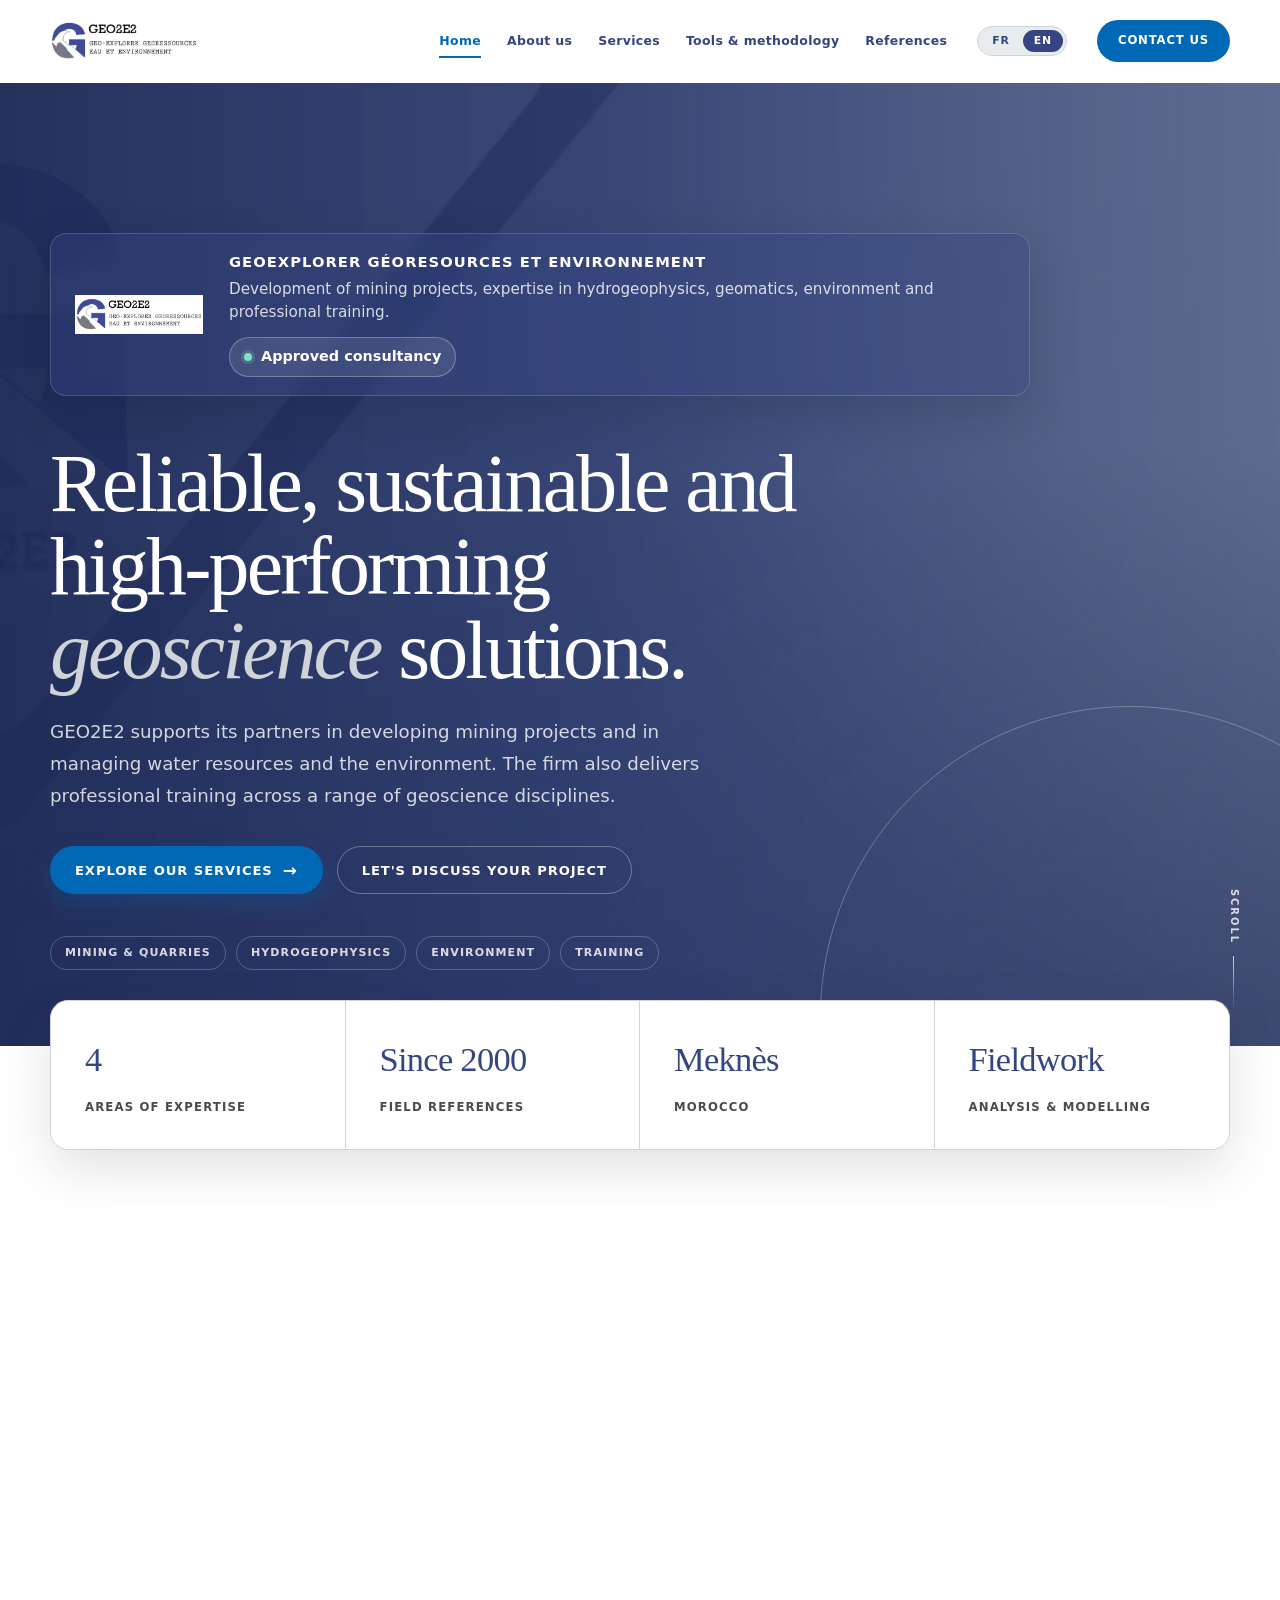
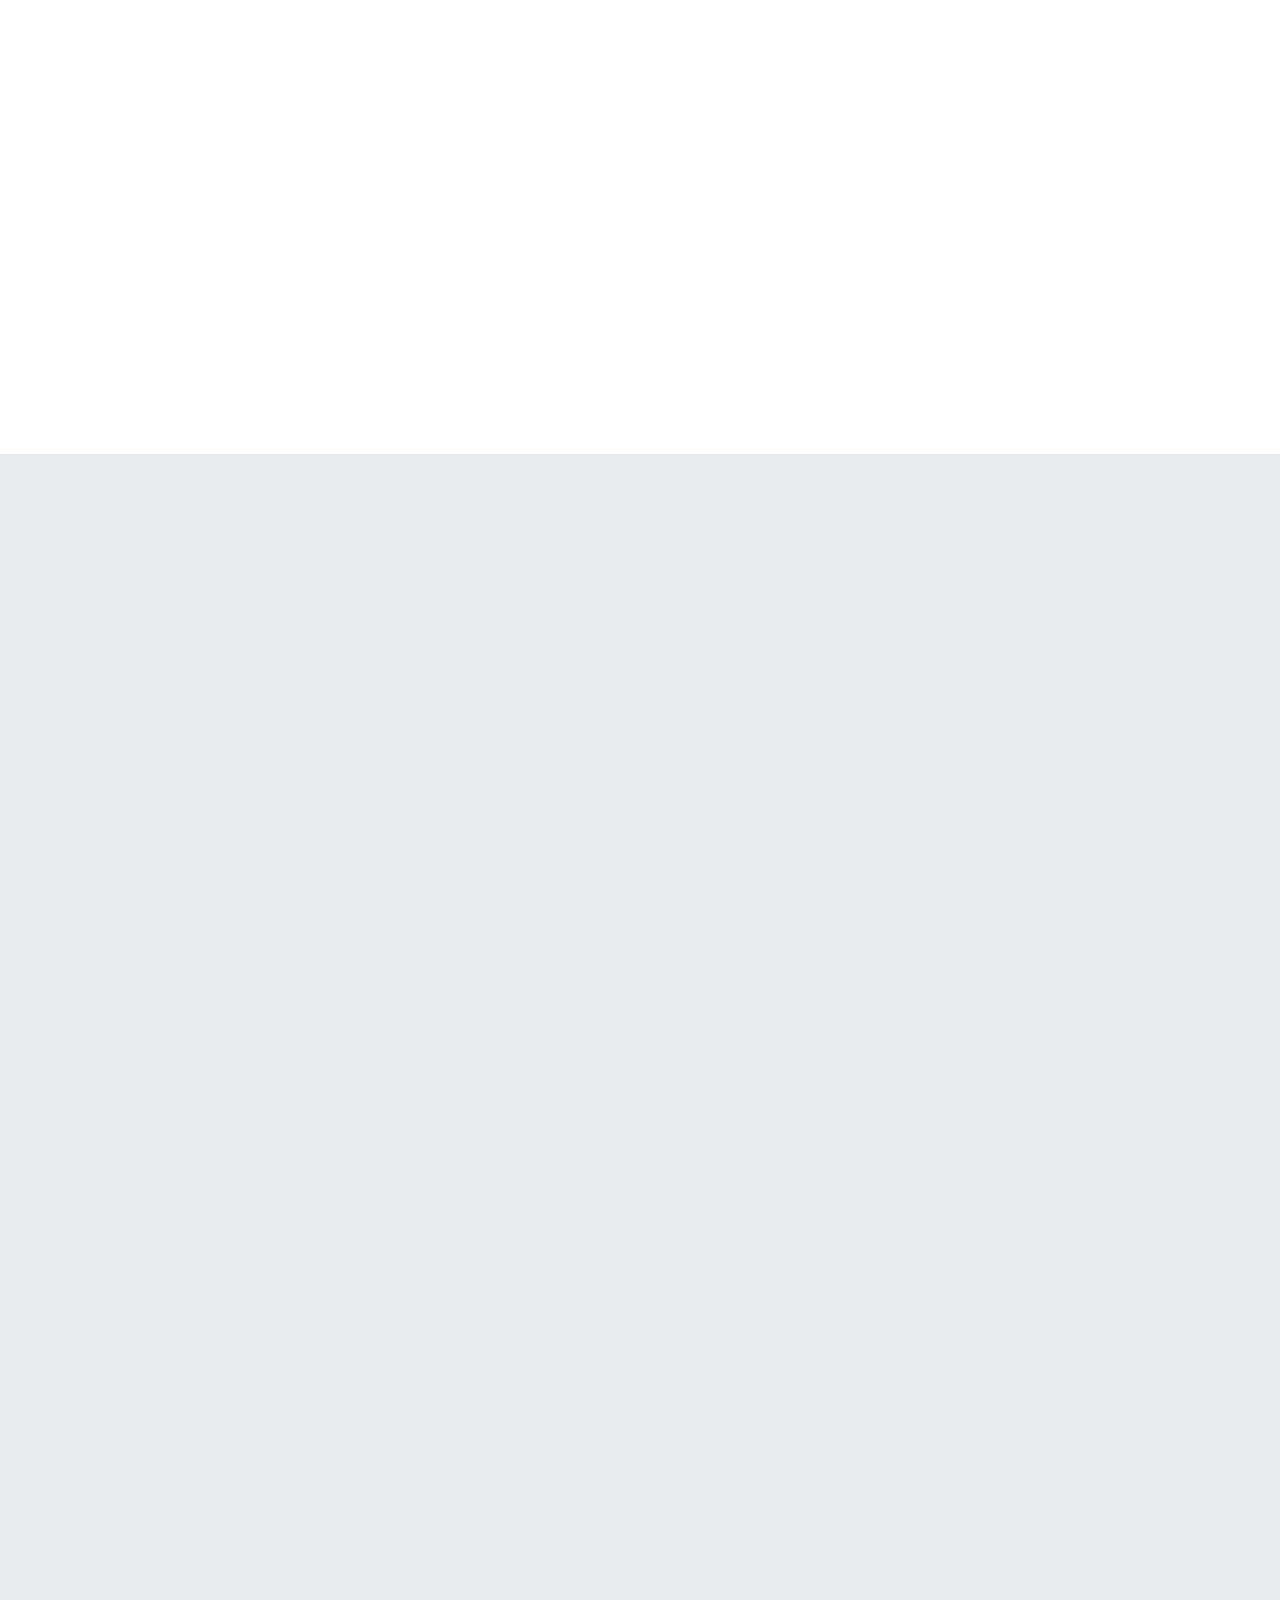
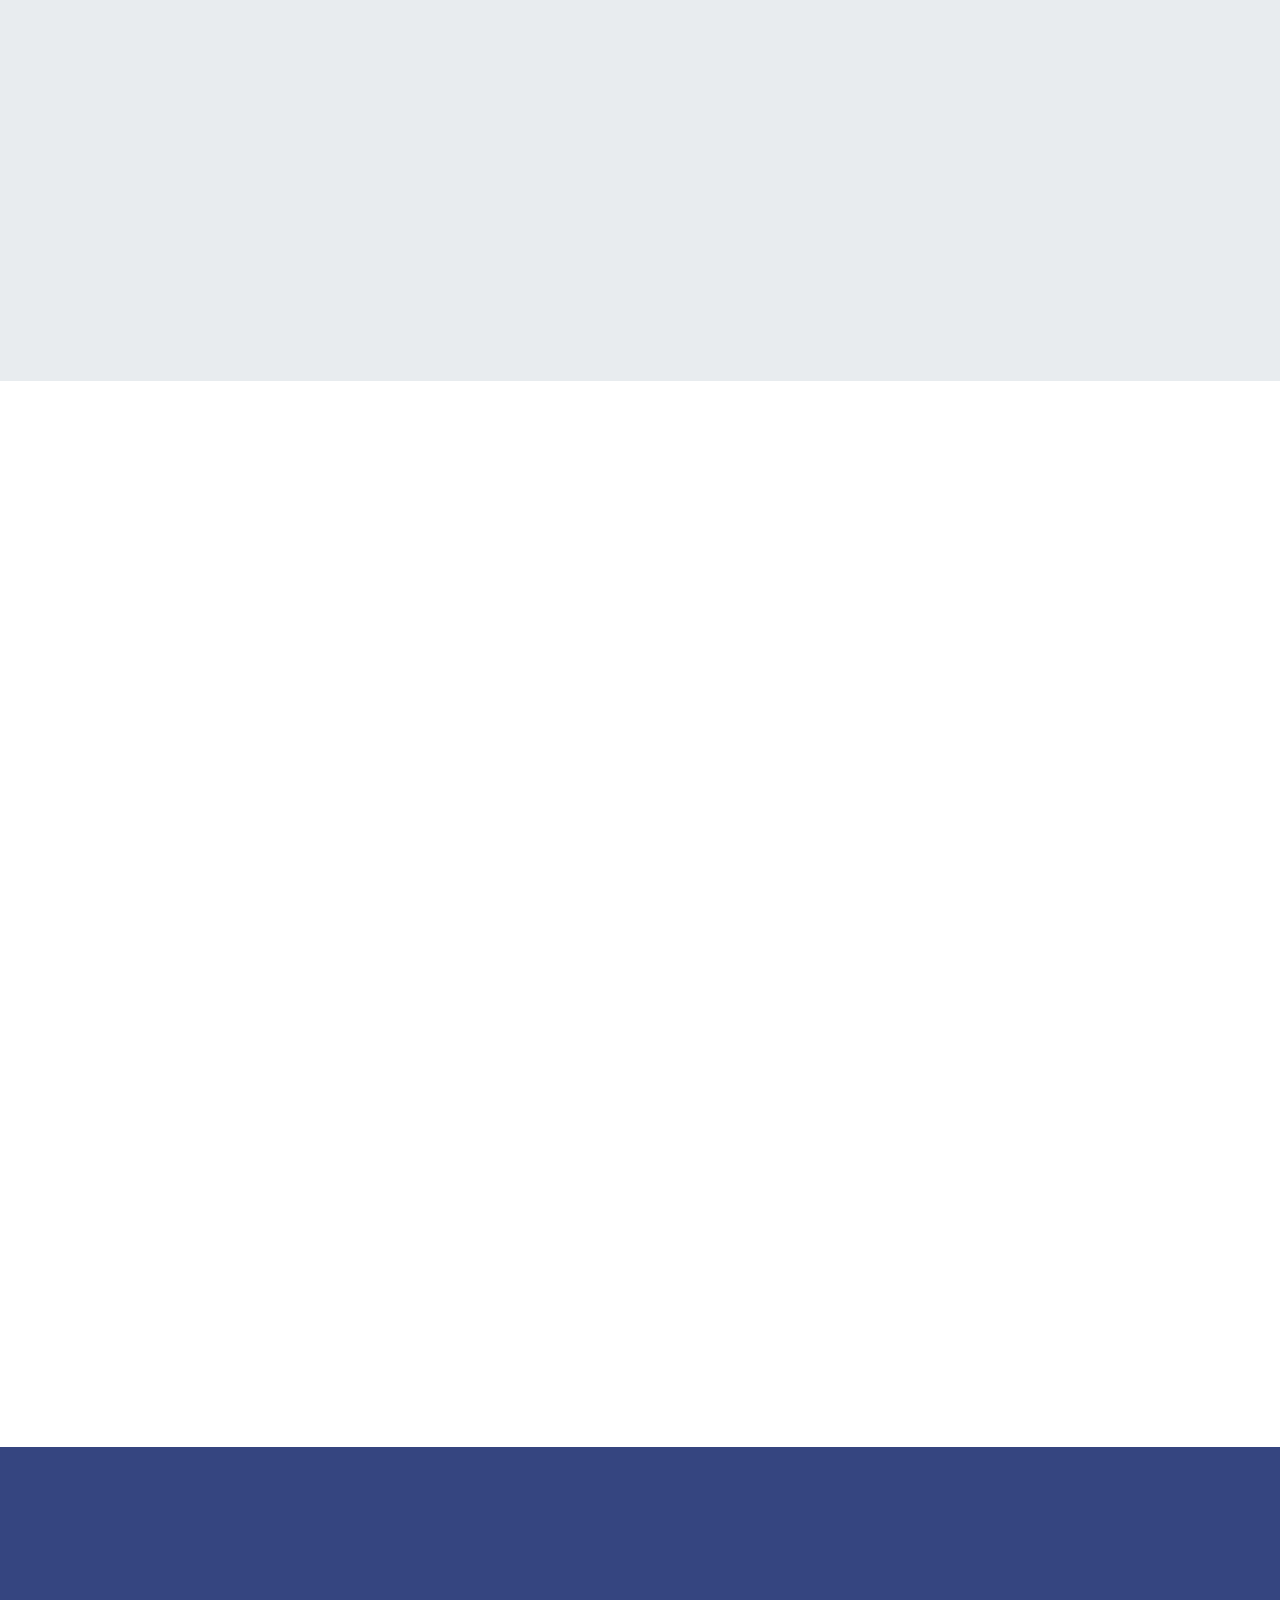
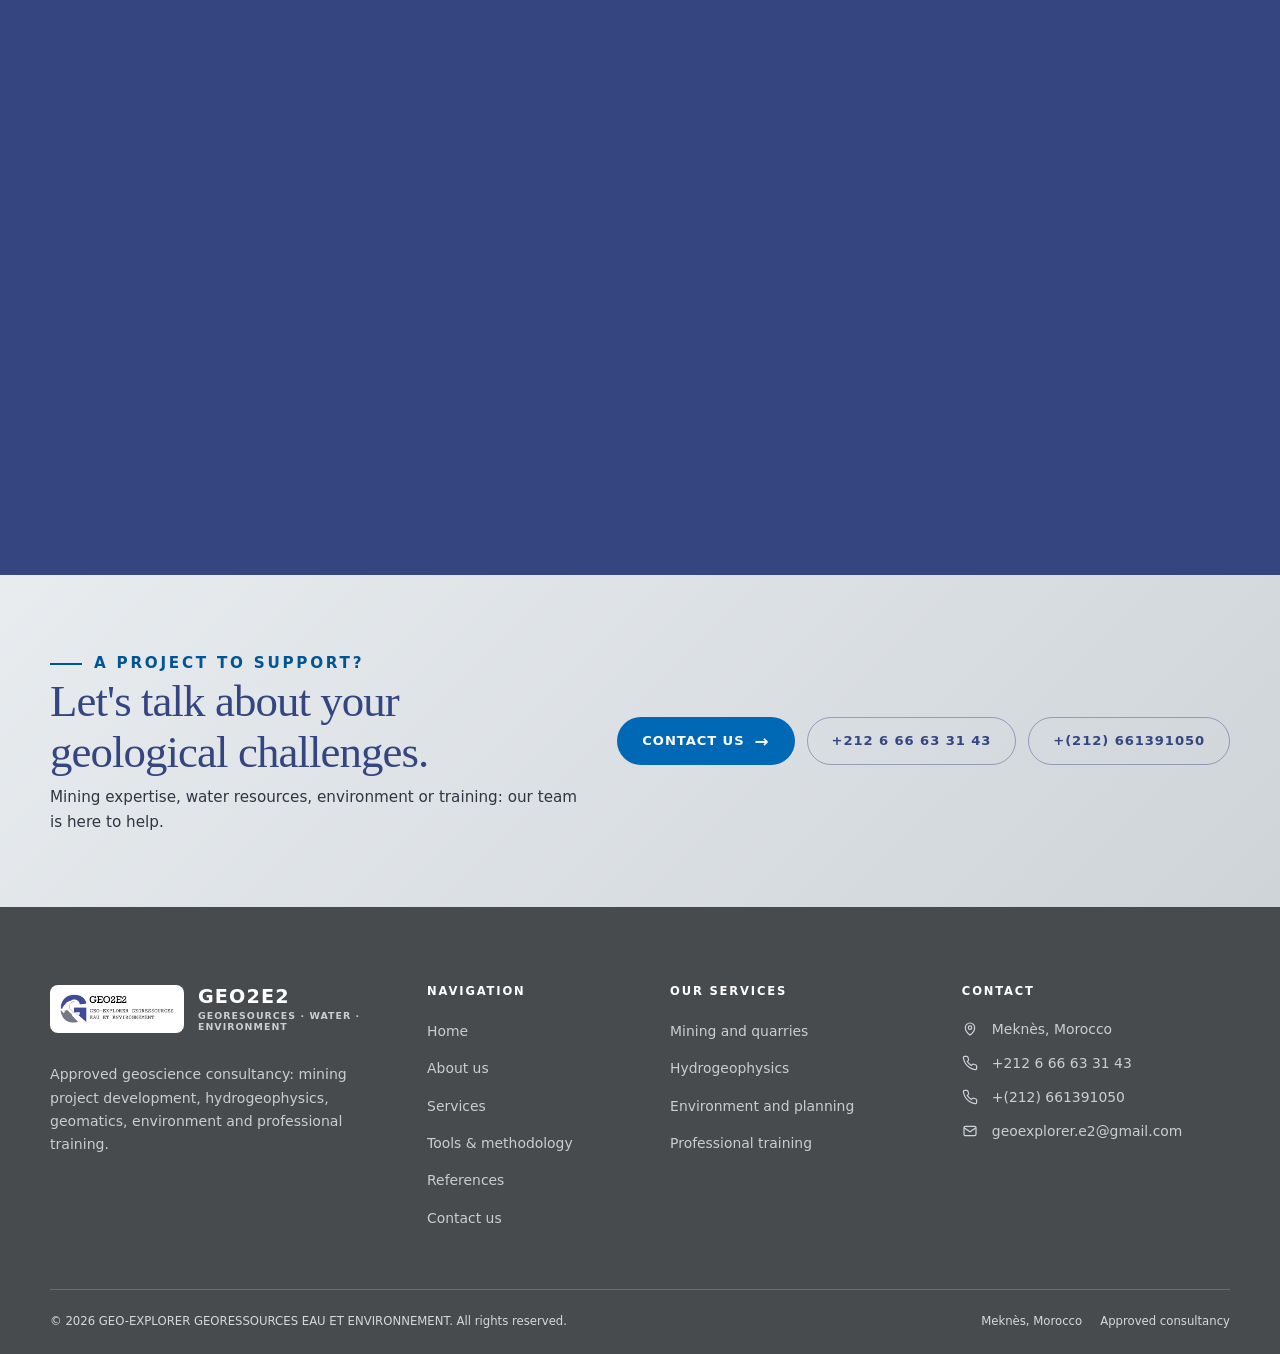
==== index.html @ a9dfc28a "État de référence avant remédiation" ====
<!DOCTYPE html>
<html lang="fr" class="js">
<head>
  <meta charset="UTF-8">
  <meta name="viewport" content="width=device-width, initial-scale=1.0">
  <meta name="theme-color" content="#354580">
  <link rel="alternate" hreflang="fr" href="http://geo2e2.atwebpages.com/index.html">
  <link rel="alternate" hreflang="en" href="http://geo2e2.atwebpages.com/en/index.html">
  <link rel="alternate" hreflang="x-default" href="http://geo2e2.atwebpages.com/index.html">
  <link rel="canonical" href="http://geo2e2.atwebpages.com/index.html">
  <meta http-equiv="Content-Security-Policy" content="default-src 'none'; script-src 'self'; style-src 'self' https://fonts.googleapis.com; font-src https://fonts.gstatic.com; img-src 'self' data:; connect-src 'self'; form-action 'self' mailto:; base-uri 'self'; object-src 'none'; frame-src 'none'">
  <meta name="referrer" content="strict-origin-when-cross-origin">
  <title>GEO2E2 — Bureau d'études en géosciences, mines, eau et environnement</title>
  <meta name="description" content="GEO2E2, bureau d'études agréé à Meknès, accompagne vos projets miniers, hydrogéologiques et environnementaux et propose des formations professionnelles en géosciences.">
  <meta property="og:title" content="GEO2E2 — Géosciences, ressources en eau et environnement">
  <meta property="og:description" content="Bureau d'études agréé : mines et carrières, hydrogéophysique, environnement, aménagement du territoire et formations professionnelles.">
  <meta property="og:type" content="website">
  <meta property="og:locale" content="fr_FR">
  <meta property="og:locale:alternate" content="en_US">
  <meta property="og:image" content="img/hero-background.jpg">
  <link rel="icon" href="img/logo.jpeg">
  <link rel="preconnect" href="https://fonts.googleapis.com">
  <link rel="preconnect" href="https://fonts.gstatic.com" crossorigin>
  <link href="https://fonts.googleapis.com/css2?family=Manrope:wght@400;500;600;700;800&family=Newsreader:opsz,wght@6..72,400;6..72,500;6..72,600&display=swap" rel="stylesheet">
  <link rel="stylesheet" href="css/reset.css?v=20261124">
  <link rel="stylesheet" href="css/style.css?v=20261124">
  <script src="js/lang.js?v=20261124"></script>
  <noscript><link rel="stylesheet" href="css/noscript.css?v=20261124"></noscript>
  <script type="application/ld+json">
  {
    "@context": "https://schema.org",
    "@type": "ProfessionalService",
    "name": "GEO2E2 — GEO-EXPLORER GEORESSOURCES EAU ET ENVIRONNEMENT",
    "description": "Bureau d'études agréé en géosciences : développement de projets miniers, hydrogéophysique, environnement, aménagement du territoire et formations professionnelles.",
    "email": "geoexplorer.e2@gmail.com",
    "telephone": ["+212666633143", "+212661391050"],
    "address": {
      "@type": "PostalAddress",
      "addressLocality": "Meknès",
      "addressCountry": "MA"
    },
    "areaServed": "Maroc",
    "knowsAbout": [
      "Exploration minière",
      "Hydrogéologie",
      "Géophysique",
      "SIG et télédétection",
      "Études d'impact environnemental",
      "Formations en géosciences"
    ]
  }
  </script>
</head>
<body>

  <a class="skip-link" href="#main">Aller au contenu</a>

  <header class="site-header">
    <div class="container header-inner">
      <a href="index.html" class="brand" aria-label="GEO2E2 — Géoressources · Eau · Environnement">
        <img src="img/logo.jpeg" alt="Logo GEO2E2">
      </a>

      <button class="nav-toggle" type="button" aria-expanded="false" aria-controls="primary-nav" aria-label="Ouvrir le menu" data-label-open="Ouvrir le menu" data-label-close="Fermer le menu">
        <span></span><span></span><span></span>
      </button>

      <nav class="site-nav" id="primary-nav" aria-label="Navigation principale">
        <ul class="nav-list">
          <li><a href="index.html" class="is-active">Accueil</a></li>
          <li><a href="index.html#qui-sommes-nous">Qui sommes-nous ?</a></li>
          <li><a href="services.html">Nos services</a></li>
          <li><a href="outils-methodologies.html">Outils et méthodologies</a></li>
          <li><a href="references.html">Références techniques</a></li>
        </ul>
        <div class="lang-switch" role="group" aria-label="Choix de la langue">
          <a href="index.html" hreflang="fr" lang="fr" aria-current="page" data-lang-switch="fr">FR</a>
          <a href="en/index.html" hreflang="en" lang="en" data-lang-switch="en">EN</a>
        </div>
        <a href="contact.html" class="btn btn-dark nav-cta">Nous contacter</a>
      </nav>
    </div>
  </header>

  <main id="main">

    <!-- Hero -->
    <section class="hero">
      <div class="hero-media">
        <img src="img/hero-background.jpg" alt="GEO2E2 — géosciences, ressources minérales et environnement">
      </div>
      <div class="container">
        <div class="hero-brand">
          <div class="hero-brand-logo">
            <img src="img/logo.jpeg" alt="Logo GEO2E2">
          </div>
          <div class="hero-brand-copy">
            <p class="hero-brand-title">GEOEXPLORER GÉORESOURCES ET ENVIRONNEMENT</p>
            <p class="hero-brand-desc">Développement de projets miniers, expertise en hydrogéophysique, géomatique, environnement et formation professionnelle</p>
            <p class="hero-approval"><span class="approval-dot" aria-hidden="true"></span>Bureau d'études agréé</p>
          </div>
        </div>
        <div class="hero-content">
          <h1>Des solutions géoscientifiques <em>fiables</em>, durables et performantes.</h1>
          <p class="lead">GEO2E2 accompagne ses partenaires dans le développement de projets miniers, la gestion des ressources en eau et de l'environnement, et propose des formations professionnelles dans différentes disciplines des géosciences.</p>
          <div class="hero-actions">
            <a href="services.html" class="btn btn-primary">Découvrir nos services <span class="arrow" aria-hidden="true">→</span></a>
            <a href="contact.html" class="btn btn-ghost">Parlons de votre projet</a>
          </div>
          <ul class="hero-tags" aria-label="Domaines d'expertise">
            <li>Mines &amp; carrières</li>
            <li>Hydrogéophysique</li>
            <li>Environnement</li>
            <li>Formations</li>
          </ul>
        </div>
      </div>
      <span class="hero-scroll" aria-hidden="true">Défiler</span>
    </section>

    <!-- Repères -->
    <section class="facts" aria-label="GEO2E2 en quelques repères">
      <div class="container">
        <div class="facts-inner">
          <div class="fact">
            <strong>4</strong>
            <span>Pôles d'expertise</span>
          </div>
          <div class="fact">
            <strong>Depuis 2000</strong>
            <span>Références terrain</span>
          </div>
          <div class="fact">
            <strong>Meknès</strong>
            <span>Maroc</span>
          </div>
          <div class="fact">
            <strong>Terrain</strong>
            <span>Analyses &amp; modélisation</span>
          </div>
        </div>
      </div>
    </section>

    <!-- Qui sommes-nous -->
    <section class="section section--white" id="qui-sommes-nous">
      <div class="container split">
        <div class="split-media reveal">
          <img src="img/qui-sommes-nous.jpg" alt="GEO2E2 — expertise géologique et travail de terrain">
          <div class="floating-card">
            <span>Notre engagement</span>
            <p>Transformer chaque défi géologique en une opportunité de succès.</p>
          </div>
        </div>
        <div class="split-body reveal">
          <p class="eyebrow">Qui sommes-nous ?</p>
          <h2>Un bureau d'études au service de vos projets.</h2>
          <p>GEO2E2 est un bureau d'études agréé qui accompagne ses partenaires dans le développement de projets miniers et de projets relatifs aux ressources en eau et à l'environnement. Il assure également des formations professionnelles dans différentes disciplines des géosciences.</p>
          <p>Notre structure met au service de ses partenaires une expertise approfondie et une approche résolument innovante. Forte d'une équipe d'experts hautement qualifiés et d'une méthodologie rigoureuse, elle conçoit et déploie des solutions sur mesure, adaptées aux spécificités de chaque projet.</p>
          <p>Notre ambition est d'apporter des réponses fiables, durables et performantes aux enjeux actuels du secteur minier et de la gestion des ressources hydriques.</p>
          <ul class="checklist">
            <li>Une expertise approfondie et une équipe pluridisciplinaire</li>
            <li>Une méthodologie rigoureuse, du terrain au livrable</li>
            <li>Des solutions sur mesure, durables et rentables</li>
          </ul>
          <a href="services.html" class="text-link">Découvrir nos expertises <span class="arrow" aria-hidden="true">→</span></a>
        </div>
      </div>
    </section>

    <!-- Nos services -->
    <section class="section section--tinted" id="expertises">
      <div class="container">
        <div class="section-heading section-heading--center reveal">
          <p class="eyebrow">Notre expertise</p>
          <h2>Nos services</h2>
          <p>Une expertise intégrée pour accompagner les projets miniers, les ressources en eau, l'environnement et le renforcement des compétences.</p>
        </div>

        <div class="service-grid">
          <article class="service-card reveal">
            <a href="services.html#mines" class="service-media" aria-label="En savoir plus sur Mines et carrières">
              <img src="img/mines-carrieres.jpg" alt="Exploration et exploitation minière">
              <span class="service-index">01</span>
            </a>
            <div class="service-body">
              <h3><a href="services.html#mines">Mines et carrières</a></h3>
              <p>Exploration minière, cartographie et coupes géologiques, géochimie, géophysique, estimation des ressources et accompagnement des projets miniers.</p>
              <a href="services.html#mines" class="text-link">En savoir plus <span class="arrow" aria-hidden="true">→</span></a>
            </div>
          </article>

          <article class="service-card reveal">
            <a href="services.html#hydrogeophysique" class="service-media" aria-label="En savoir plus sur Hydrogéophysique">
              <img src="img/hydrogeophysique.jpg" alt="Études hydrogéologiques et exploration géophysique">
              <span class="service-index">02</span>
            </a>
            <div class="service-body">
              <h3><a href="services.html#hydrogeophysique">Hydrogéophysique</a></h3>
              <p>Études hydrogéologiques, exploration géophysique, essais de pompage, modélisation et gestion durable des ressources en eau.</p>
              <a href="services.html#hydrogeophysique" class="text-link">En savoir plus <span class="arrow" aria-hidden="true">→</span></a>
            </div>
          </article>

          <article class="service-card reveal">
            <a href="services.html#environnement" class="service-media" aria-label="En savoir plus sur Environnement et aménagement du territoire">
              <img src="img/environnement-amenagement.jpg" alt="Environnement et aménagement du territoire">
              <span class="service-index">03</span>
            </a>
            <div class="service-body">
              <h3><a href="services.html#environnement">Environnement et aménagement du territoire</a></h3>
              <p>Études d'impact, analyse spatiale, cartographie des aléas, gestion des risques naturels et planification territoriale durable.</p>
              <a href="services.html#environnement" class="text-link">En savoir plus <span class="arrow" aria-hidden="true">→</span></a>
            </div>
          </article>

          <article class="service-card reveal">
            <a href="services.html#formations" class="service-media" aria-label="En savoir plus sur Formations professionnelles">
              <img src="img/formations-professionnelles.jpg" alt="Formations professionnelles en géosciences">
              <span class="service-index">04</span>
            </a>
            <div class="service-body">
              <h3><a href="services.html#formations">Formations professionnelles</a></h3>
              <p>Des programmes conçus pour les institutions publiques et privées, avec un encadrement pratique sur le terrain et un transfert de savoir-faire.</p>
              <a href="services.html#formations" class="text-link">En savoir plus <span class="arrow" aria-hidden="true">→</span></a>
            </div>
          </article>
        </div>
      </div>
    </section>

    <!-- Méthodologie -->
    <section class="section approach">
      <div class="container split">
        <div class="split-body reveal">
          <p class="eyebrow">Outils et méthodologies</p>
          <h2>Du terrain au livrable, une démarche maîtrisée.</h2>
          <p>Notre méthodologie repose principalement sur le travail de terrain, les tests et analyses de laboratoire et le traitement d'une base de données géologique et géographique exhaustive. Les données sont compilées, analysées et interprétées pour aboutir à une modélisation et une conception contrôlées.</p>
          <ol class="process">
            <li>
              <span class="step-num">01</span>
              <div>
                <h3>Terrain &amp; collecte</h3>
                <p>Missions de terrain, levés, échantillonnage et implantation des forages.</p>
              </div>
            </li>
            <li>
              <span class="step-num">02</span>
              <div>
                <h3>Analyses &amp; laboratoire</h3>
                <p>Tests, analyses et caractérisation des échantillons prélevés.</p>
              </div>
            </li>
            <li>
              <span class="step-num">03</span>
              <div>
                <h3>Traitement &amp; interprétation</h3>
                <p>Géophysique, données géologiques, SIG, télédétection et modélisation spatiale.</p>
              </div>
            </li>
            <li>
              <span class="step-num">04</span>
              <div>
                <h3>Contrôle &amp; livrables</h3>
                <p>Validation des résultats, calcul de réserves et documents techniques finaux.</p>
              </div>
            </li>
          </ol>
          <a href="outils-methodologies.html" class="btn btn-outline">Voir notre méthodologie <span class="arrow" aria-hidden="true">→</span></a>
        </div>

        <aside class="approach-panel reveal">
          <h3>Une expertise outillée.</h3>
          <p>Des compétences complémentaires pour des projets rigoureux, précis et adaptés à chaque contexte.</p>
          <ul class="tool-chips">
            <li>SIG</li>
            <li>Télédétection</li>
            <li>Géophysique</li>
            <li>Modélisation spatiale</li>
            <li>Machine Learning</li>
            <li>Deep Learning</li>
            <li>Calcul de réserves</li>
            <li>Cartographie numérique</li>
          </ul>
          <div class="mini-stat">
            <strong>360°</strong>
            <span>Une approche intégrée, du terrain à la décision</span>
          </div>
        </aside>
      </div>
    </section>

    <!-- Références -->
    <section class="section section--dark">
      <div class="container refs-home">
        <div class="reveal">
          <p class="eyebrow eyebrow--light">Références techniques</p>
          <h2>Des références sur le terrain, depuis 2000.</h2>
          <p class="lead">Exploration minière, hydrogéologie, environnement et formation : nos missions accompagnent des sociétés minières, des institutions et des opérateurs publics et privés à travers le Maroc.</p>
          <div class="ref-numbers">
            <div>
              <strong>20</strong>
              <span>Missions d'expertise</span>
            </div>
            <div>
              <strong>08</strong>
              <span>Références de formation</span>
            </div>
            <div>
              <strong>2000–2026</strong>
              <span>Terrain &amp; accompagnement</span>
            </div>
          </div>
          <p class="refs-cta"><a href="references.html" class="btn btn-light">Consulter les références <span class="arrow" aria-hidden="true">→</span></a></p>
        </div>
        <figure class="ref-quote reveal">
          <p>« Réalisation de rapports géologiques et préparation des dossiers relatifs aux titres miniers, au bénéfice de sociétés dont les activités sont focalisées dans l'Anti-Atlas. »</p>
          <footer>Volet expertise · 2024–2026</footer>
        </figure>
      </div>
    </section>

    <!-- CTA -->
    <section class="cta-band">
      <div class="container cta-inner">
        <div>
          <p class="eyebrow">Un projet à accompagner ?</p>
          <h2>Parlons de vos enjeux géologiques.</h2>
          <p>Expertise minière, ressources en eau, environnement ou formation : notre équipe vous répond.</p>
        </div>
        <div class="cta-actions">
          <a href="contact.html" class="btn btn-dark">Nous contacter <span class="arrow" aria-hidden="true">→</span></a>
          <a href="tel:+212666633143" class="btn btn-outline">+212 6 66 63 31 43</a>
          <a href="tel:+212661391050" class="btn btn-outline">+(212) 661391050</a>
        </div>
      </div>
    </section>

  </main>

  <footer class="site-footer">
    <div class="container">
      <div class="footer-grid">
        <div class="footer-brand">
          <a href="index.html" class="brand" aria-label="GEO2E2 — Géoressources · Eau · Environnement">
            <img src="img/logo.jpeg" alt="Logo GEO2E2">
            <span class="brand-text">
              <strong>GEO2E2</strong>
              <small>Géoressources · Eau · Environnement</small>
            </span>
          </a>
          <p>Bureau d'études agréé en géosciences : développement de projets miniers, expertise en hydrogéophysique, géomatique, environnement et formation professionnelle.</p>
        </div>

        <div class="footer-col">
          <h3>Navigation</h3>
          <ul>
            <li><a href="index.html">Accueil</a></li>
            <li><a href="index.html#qui-sommes-nous">Qui sommes-nous ?</a></li>
            <li><a href="services.html">Nos services</a></li>
            <li><a href="outils-methodologies.html">Outils et méthodologies</a></li>
            <li><a href="references.html">Références techniques</a></li>
            <li><a href="contact.html">Nous contacter</a></li>
          </ul>
        </div>

        <div class="footer-col">
          <h3>Nos services</h3>
          <ul>
            <li><a href="services.html#mines">Mines et carrières</a></li>
            <li><a href="services.html#hydrogeophysique">Hydrogéophysique</a></li>
            <li><a href="services.html#environnement">Environnement et aménagement</a></li>
            <li><a href="services.html#formations">Formations professionnelles</a></li>
          </ul>
        </div>

        <div class="footer-col">
          <h3>Contact</h3>
          <ul class="footer-contact">
            <li>
              <svg viewBox="0 0 24 24" fill="none" stroke="currentColor" stroke-width="1.8" aria-hidden="true"><path d="M12 21s7-5.4 7-11a7 7 0 1 0-14 0c0 5.6 7 11 7 11Z"/><circle cx="12" cy="10" r="2.6"/></svg>
              <span>Meknès, Maroc</span>
            </li>
            <li>
              <svg viewBox="0 0 24 24" fill="none" stroke="currentColor" stroke-width="1.8" aria-hidden="true"><path d="M22 16.9v3a2 2 0 0 1-2.2 2 19.8 19.8 0 0 1-8.6-3.1 19.5 19.5 0 0 1-6-6A19.8 19.8 0 0 1 2.1 4.2 2 2 0 0 1 4.1 2h3a2 2 0 0 1 2 1.7c.1.9.4 1.8.7 2.6a2 2 0 0 1-.5 2.1L8 9.7a16 16 0 0 0 6 6l1.3-1.3a2 2 0 0 1 2.1-.5c.8.3 1.7.6 2.6.7a2 2 0 0 1 1.7 2Z"/></svg>
              <a href="tel:+212666633143">+212 6 66 63 31 43</a>
            </li>
            <li>
              <svg viewBox="0 0 24 24" fill="none" stroke="currentColor" stroke-width="1.8" aria-hidden="true"><path d="M22 16.9v3a2 2 0 0 1-2.2 2 19.8 19.8 0 0 1-8.6-3.1 19.5 19.5 0 0 1-6-6A19.8 19.8 0 0 1 2.1 4.2 2 2 0 0 1 4.1 2h3a2 2 0 0 1 2 1.7c.1.9.4 1.8.7 2.6a2 2 0 0 1-.5 2.1L8 9.7a16 16 0 0 0 6 6l1.3-1.3a2 2 0 0 1 2.1-.5c.8.3 1.7.6 2.6.7a2 2 0 0 1 1.7 2Z"/></svg>
              <a href="tel:+212661391050">+(212) 661391050</a>
            </li>
            <li>
              <svg viewBox="0 0 24 24" fill="none" stroke="currentColor" stroke-width="1.8" aria-hidden="true"><rect x="3" y="5" width="18" height="14" rx="2"/><path d="m3 7 9 6 9-6"/></svg>
              <a href="mailto:geoexplorer.e2@gmail.com">geoexplorer.e2@gmail.com</a>
            </li>
          </ul>
        </div>
      </div>

      <div class="footer-bottom">
        <p>© <span data-year>2026</span> GEO-EXPLORER GEORESSOURCES EAU ET ENVIRONNEMENT. Tous droits réservés.</p>
        <div class="footer-legal">
          <span>Meknès, Maroc</span>
          <span>Bureau d'études agréé</span>
        </div>
      </div>
    </div>
  </footer>

  <script src="js/main.js?v=20261124"></script>
</body>
</html>
---- css/style.css ----
/* ==========================================================================
   GEO2E2 — Feuille de styles principale
   Géosciences · Ressources en eau · Environnement · Formations
   ========================================================================== */

:root {
  /* Palette de marque GEO2E2 — extraite du logo et de la carte de visite */
  --color-primary: #0068b4;        /* Bleu océan — boutons d'action, liens actifs */
  --color-primary-dark: #005594;   /* Bleu océan profond — survols */
  --color-secondary: #354580;      /* Bleu nuit / indigo — logo, titres majeurs */
  --color-secondary-dark: #2c3a6e; /* Indigo profond — dégradés, survols */
  --color-dark: #484b4e;           /* Gris anthracite — footer, séparateurs */
  --color-text: #2f3542;           /* Gris ardoise — texte courant */
  --color-bg-light: #e8ecef;       /* Gris clair — fonds alternés, bannières */
  --color-bg-mid: #cfd4d9;         /* Gris moyen — bordures, aplats */
  --color-white: #ffffff;

  /* Alias historiques : les composants existants héritent de la nouvelle palette */
  --ink: var(--color-text);
  --navy-950: var(--color-secondary);
  --navy-900: var(--color-secondary);
  --navy-800: var(--color-secondary-dark);
  --navy-700: var(--color-secondary);
  --teal-600: var(--color-primary);
  --teal-500: var(--color-primary);
  --teal-100: var(--color-bg-light);
  --gold: var(--color-primary);
  --gold-soft: var(--color-bg-mid);
  --gold-100: var(--color-bg-light);
  --paper: var(--color-white);
  --paper-warm: var(--color-bg-light);
  --surface: var(--color-white);
  --line: var(--color-bg-mid);
  --line-dark: rgba(255, 255, 255, 0.18);
  --muted: var(--color-dark);
  --text: var(--color-text);
  --white: var(--color-white);

  --font-sans: "Manrope", "Segoe UI", system-ui, -apple-system, "Helvetica Neue", Arial, sans-serif;
  --font-display: "Newsreader", Georgia, "Times New Roman", serif;

  --container: 1180px;
  --radius-sm: 10px;
  --radius: 18px;
  --radius-lg: 28px;

  --shadow-sm: 0 8px 24px rgba(47, 53, 66, 0.08);
  --shadow-md: 0 18px 50px rgba(47, 53, 66, 0.14);
  --shadow-lg: 0 30px 80px rgba(47, 53, 66, 0.22);

  --ease: cubic-bezier(0.22, 1, 0.36, 1);
}

/* --------------------------------------------------------------------------
   Base
   -------------------------------------------------------------------------- */

html {
  scroll-behavior: smooth;
}

body {
  font-family: var(--font-sans);
  color: var(--text);
  background: var(--paper);
  line-height: 1.65;
  overflow-x: hidden;
}

h1, h2, h3, h4, h5, h6 {
  color: var(--navy-900);
  font-weight: 700;
  line-height: 1.12;
  letter-spacing: -0.02em;
}

h1, h2 {
  font-family: var(--font-display);
  font-weight: 500;
}

p {
  color: var(--muted);
}

strong {
  color: var(--navy-900);
  font-weight: 700;
}

a {
  color: var(--teal-600);
  transition: color 0.25s var(--ease);
}

a:hover {
  color: var(--navy-900);
}

img {
  max-width: 100%;
}

::selection {
  background: var(--gold-soft);
  color: var(--navy-950);
}

:focus-visible {
  outline: 3px solid var(--color-primary);
  outline-offset: 4px;
}

/* Sur les fonds sombres, l'anneau de focus passe en clair pour rester visible */
.hero :focus-visible,
.page-hero :focus-visible,
.method-quote :focus-visible,
.approach-panel :focus-visible,
.floating-card :focus-visible,
.contact-panel :focus-visible,
.section--dark :focus-visible,
.site-footer :focus-visible {
  outline-color: var(--color-bg-light);
}

.container {
  width: min(calc(100% - 48px), var(--container));
  margin-inline: auto;
}

.skip-link {
  position: fixed;
  top: 12px;
  left: 12px;
  z-index: 9999;
  padding: 12px 18px;
  background: var(--navy-950);
  color: var(--white);
  border-radius: 8px;
  transform: translateY(-160%);
  transition: transform 0.2s ease;
}

.skip-link:focus {
  transform: translateY(0);
  color: var(--white);
}

/* --------------------------------------------------------------------------
   Buttons, labels & utilities
   -------------------------------------------------------------------------- */

.btn {
  display: inline-flex;
  align-items: center;
  justify-content: center;
  gap: 10px;
  min-height: 48px;
  padding: 13px 24px;
  border: 1px solid transparent;
  border-radius: 999px;
  font-size: 0.82rem;
  font-weight: 800;
  letter-spacing: 0.07em;
  text-transform: uppercase;
  line-height: 1;
  white-space: nowrap;
  transition: transform 0.25s var(--ease), background 0.25s ease,
    color 0.25s ease, border-color 0.25s ease, box-shadow 0.25s ease;
}

.btn:hover {
  transform: translateY(-2px);
}

.btn-primary {
  background: var(--color-primary);
  color: var(--color-white);
  box-shadow: 0 10px 24px rgba(0, 104, 180, 0.26);
}

.btn-primary:hover {
  background: var(--color-primary-dark);
  color: var(--color-white);
}

.btn-dark {
  background: var(--color-secondary);
  color: var(--color-white);
}

.btn-dark:hover {
  background: var(--color-secondary-dark);
  color: var(--color-white);
}

.btn-outline {
  border-color: rgba(53, 69, 128, 0.35);
  color: var(--color-secondary);
  background: transparent;
}

.btn-outline:hover {
  background: var(--color-secondary);
  border-color: var(--color-secondary);
  color: var(--color-white);
}

.btn-light {
  background: var(--color-white);
  color: var(--color-secondary);
}

.btn-light:hover {
  background: var(--color-bg-light);
  color: var(--color-secondary);
}

.btn-ghost {
  border-color: rgba(255, 255, 255, 0.32);
  color: var(--white);
  background: transparent;
}

.btn-ghost:hover {
  background: rgba(255, 255, 255, 0.1);
  color: var(--white);
}

.btn .arrow {
  font-size: 1.05rem;
  line-height: 1;
  transition: transform 0.25s var(--ease);
}

.btn:hover .arrow {
  transform: translateX(4px);
}

.eyebrow {
  display: inline-flex;
  align-items: center;
  gap: 12px;
  margin-bottom: 18px;
  color: var(--teal-600);
  font-size: 0.74rem;
  font-weight: 800;
  letter-spacing: 0.18em;
  text-transform: uppercase;
}

.eyebrow::before {
  content: "";
  width: 32px;
  height: 2px;
  background: var(--gold);
  flex: none;
}

.eyebrow--light {
  color: var(--color-bg-mid);
}

.eyebrow--light::before {
  background: var(--color-bg-mid);
}

.section {
  padding: 104px 0;
  position: relative;
}

.section--tinted {
  background: var(--paper-warm);
}

.section--white {
  background: var(--surface);
}

.section--dark {
  background: var(--navy-950);
  color: var(--white);
}

.section--dark h2,
.section--dark h3 {
  color: var(--white);
}

.section--dark p {
  color: rgba(255, 255, 255, 0.72);
}

.section-heading {
  max-width: 720px;
  margin-bottom: 54px;
}

.section-heading--center {
  margin-inline: auto;
  text-align: center;
}

.section-heading--center .eyebrow {
  justify-content: center;
}

.section-heading h2 {
  margin-bottom: 20px;
  font-size: clamp(2.1rem, 4.1vw, 3.4rem);
}

.section-heading p {
  max-width: 640px;
  font-size: 1.04rem;
}

.section-heading--center p {
  margin-inline: auto;
}

.text-link {
  display: inline-flex;
  align-items: center;
  gap: 8px;
  color: var(--navy-900);
  font-size: 0.78rem;
  font-weight: 800;
  letter-spacing: 0.09em;
  text-transform: uppercase;
  border-bottom: 1px solid var(--gold);
  padding-bottom: 5px;
}

.text-link:hover {
  color: var(--teal-600);
}

.text-link .arrow {
  transition: transform 0.25s var(--ease);
}

.text-link:hover .arrow {
  transform: translateX(4px);
}

/* Utilitaires ponctuels (remplacent les styles inline, compatibles CSP) */
.refs-cta {
  margin-top: 34px;
}

.formation-note {
  margin-top: 22px;
}

.contact-panel .contact-map-line {
  margin: 24px 0 0;
}

.contact-panel .contact-map-link {
  color: var(--color-bg-mid);
  border-color: var(--color-bg-mid);
}

.contact-panel .contact-map-link:hover {
  color: var(--white);
}

/* --------------------------------------------------------------------------
   Header
   -------------------------------------------------------------------------- */

.site-header {
  position: sticky;
  top: 0;
  z-index: 1000;
  background: rgba(255, 255, 255, 0.94);
  border-bottom: 1px solid transparent;
  backdrop-filter: blur(14px);
  -webkit-backdrop-filter: blur(14px);
  transition: border-color 0.3s ease, box-shadow 0.3s ease;
}

.site-header.is-scrolled {
  border-bottom-color: var(--line);
  box-shadow: 0 10px 30px rgba(47, 53, 66, 0.08);
}

.header-inner {
  display: flex;
  align-items: center;
  justify-content: space-between;
  gap: 30px;
  min-height: 82px;
}

.brand {
  display: inline-flex;
  align-items: center;
  gap: 14px;
  flex: none;
}

.brand img {
  width: auto;
  height: 46px;
  border-radius: 7px;
}

.brand-text {
  display: flex;
  flex-direction: column;
  line-height: 1.15;
  color: var(--navy-900);
}

.brand-text strong {
  font-size: 1.2rem;
  letter-spacing: 0.06em;
}

.brand-text small {
  margin-top: 3px;
  color: var(--muted);
  font-size: 0.59rem;
  font-weight: 700;
  letter-spacing: 0.11em;
  text-transform: uppercase;
}

.site-nav {
  display: flex;
  align-items: center;
  gap: 30px;
}

.nav-list {
  display: flex;
  align-items: center;
  gap: 26px;
}

.nav-list a {
  position: relative;
  display: inline-block;
  padding: 8px 0;
  color: var(--navy-900);
  font-size: 0.78rem;
  font-weight: 700;
  letter-spacing: 0.025em;
}

.nav-list a::after {
  content: "";
  position: absolute;
  left: 0;
  right: 0;
  bottom: 1px;
  height: 2px;
  background: var(--gold);
  transform: scaleX(0);
  transform-origin: right;
  transition: transform 0.3s var(--ease);
}

.nav-list a:hover::after,
.nav-list a.is-active::after {
  transform: scaleX(1);
  transform-origin: left;
}

.nav-list a.is-active {
  color: var(--teal-600);
}

.nav-cta {
  min-height: 42px;
  padding: 11px 20px;
  font-size: 0.73rem;
  background: var(--color-primary);
}

.nav-cta:hover {
  background: var(--color-primary-dark);
}

/* --- Sélecteur de langue FR / EN ---------------------------------------- */
.lang-switch {
  display: inline-flex;
  align-items: center;
  gap: 2px;
  padding: 3px;
  border: 1px solid var(--line);
  border-radius: 999px;
  background: var(--color-bg-light);
}

.lang-switch a {
  display: inline-block;
  padding: 6px 11px;
  border-radius: 999px;
  color: var(--color-secondary);
  font-size: 0.68rem;
  font-weight: 800;
  letter-spacing: 0.08em;
  line-height: 1;
  transition: background 0.25s var(--ease), color 0.25s var(--ease);
}

.lang-switch a:hover {
  color: var(--color-primary);
}

.lang-switch a[aria-current] {
  background: var(--color-secondary);
  color: var(--color-white);
}

.lang-switch a[aria-current]:hover {
  color: var(--color-white);
}

.nav-toggle {
  display: none;
  width: 46px;
  height: 46px;
  border: 1px solid var(--line);
  border-radius: 50%;
  background: var(--surface);
  align-items: center;
  justify-content: center;
  flex-direction: column;
  gap: 5px;
}

.nav-toggle span {
  display: block;
  width: 20px;
  height: 2px;
  background: var(--navy-900);
  border-radius: 2px;
  transition: transform 0.3s var(--ease), opacity 0.2s ease;
}

.nav-toggle[aria-expanded="true"] span:nth-child(1) {
  transform: translateY(7px) rotate(45deg);
}

.nav-toggle[aria-expanded="true"] span:nth-child(2) {
  opacity: 0;
}

.nav-toggle[aria-expanded="true"] span:nth-child(3) {
  transform: translateY(-7px) rotate(-45deg);
}

/* --------------------------------------------------------------------------
   Hero — accueil
   -------------------------------------------------------------------------- */

.hero {
  position: relative;
  display: flex;
  align-items: flex-end;
  min-height: min(760px, calc(100vh - 82px));
  padding: 150px 0 76px;
  overflow: hidden;
  background: var(--navy-950);
  color: var(--white);
}

.hero-media {
  position: absolute;
  inset: 0;
  z-index: 0;
}

.hero-media img {
  width: 100%;
  height: 100%;
  object-fit: cover;
  object-position: 68% center;
  transform: scale(1.02);
  animation: heroZoom 18s var(--ease) both;
}

@keyframes heroZoom {
  from { transform: scale(1.09); }
  to { transform: scale(1.02); }
}

.hero::before {
  content: "";
  position: absolute;
  inset: 0;
  z-index: 1;
  background:
    linear-gradient(90deg, rgba(31, 43, 88, 0.97) 0%, rgba(40, 55, 108, 0.90) 46%, rgba(53, 69, 128, 0.58) 100%),
    linear-gradient(0deg, rgba(47, 53, 66, 0.78) 0%, rgba(47, 53, 66, 0.12) 62%);
}

.hero::after {
  content: "";
  position: absolute;
  z-index: 1;
  right: -160px;
  bottom: -280px;
  width: 620px;
  height: 620px;
  border: 1px solid rgba(232, 236, 239, 0.30);
  border-radius: 50%;
  pointer-events: none;
}

.hero .container {
  position: relative;
  z-index: 2;
}

.hero-content {
  max-width: 820px;
}

.hero h1 {
  margin-bottom: 24px;
  color: var(--white);
  font-size: clamp(2.7rem, 6.4vw, 5.3rem);
  line-height: 1.02;
  letter-spacing: -0.035em;
}

.hero h1 em {
  color: var(--gold-soft);
  font-style: italic;
}

.hero .lead {
  max-width: 660px;
  margin-bottom: 34px;
  color: rgba(255, 255, 255, 0.8);
  font-size: clamp(1rem, 1.5vw, 1.14rem);
  line-height: 1.75;
}

/* Bandeau de marque : logo à gauche, textes au premier plan à droite */
.hero-brand {
  display: flex;
  align-items: center;
  gap: 26px;
  max-width: 980px;
  margin-bottom: 46px;
  padding: 18px 24px;
  border: 1px solid rgba(255, 255, 255, 0.16);
  border-radius: 16px;
  background: rgba(53, 69, 128, 0.38);
  box-shadow: 0 18px 48px rgba(15, 20, 40, 0.18);
  backdrop-filter: blur(8px);
}

.hero-brand-logo {
  flex: 0 0 auto;
}

.hero-brand-logo img {
  display: block;
  width: 128px;
  height: auto;
  max-height: 96px;
  object-fit: contain;
}

.hero-brand-copy {
  min-width: 0;
}

.hero-brand-title {
  margin: 0 0 6px;
  color: var(--white);
  font-size: clamp(0.85rem, 1.15vw, 1rem);
  font-weight: 800;
  letter-spacing: 0.07em;
  line-height: 1.35;
  text-transform: uppercase;
}

.hero-brand-desc {
  margin: 0 0 12px;
  color: rgba(255, 255, 255, 0.82);
  font-size: 0.95rem;
  line-height: 1.55;
}

/* Agrément : mis en avant sans effet tape-à-l'œil */
.hero-approval {
  display: inline-flex;
  align-items: center;
  gap: 9px;
  margin: 0;
  padding: 7px 14px;
  border: 1px solid rgba(255, 255, 255, 0.28);
  border-radius: 999px;
  background: rgba(255, 255, 255, 0.1);
  color: var(--white);
  font-size: 0.9rem;
  font-weight: 700;
  animation: approvalPulse 3s ease-in-out infinite;
}

.approval-dot {
  width: 8px;
  height: 8px;
  border-radius: 50%;
  background: #7fe0c3;
  box-shadow: 0 0 0 3px rgba(127, 224, 195, 0.18);
}

@keyframes approvalPulse {
  0%, 100% { box-shadow: 0 0 0 0 rgba(255, 255, 255, 0.18); }
  50% { box-shadow: 0 0 0 8px rgba(255, 255, 255, 0); }
}

.hero-actions {
  display: flex;
  flex-wrap: wrap;
  align-items: center;
  gap: 14px;
}

.hero-tags {
  display: flex;
  flex-wrap: wrap;
  gap: 10px;
  margin-top: 42px;
  padding: 0;
}

.hero-tags li {
  padding: 7px 14px;
  border: 1px solid rgba(255, 255, 255, 0.22);
  border-radius: 999px;
  color: rgba(255, 255, 255, 0.82);
  font-size: 0.69rem;
  font-weight: 700;
  letter-spacing: 0.1em;
  text-transform: uppercase;
}

.hero-scroll {
  position: absolute;
  z-index: 2;
  right: 38px;
  bottom: 36px;
  display: flex;
  align-items: center;
  gap: 12px;
  color: rgba(255, 255, 255, 0.8);
  font-size: 0.62rem;
  font-weight: 700;
  letter-spacing: 0.2em;
  text-transform: uppercase;
  writing-mode: vertical-rl;
}

.hero-scroll::after {
  content: "";
  width: 1px;
  height: 54px;
  background: linear-gradient(var(--color-bg-mid), transparent);
}

/* --------------------------------------------------------------------------
   Bandeau chiffres / repères
   -------------------------------------------------------------------------- */

.facts {
  position: relative;
  z-index: 3;
  margin-top: -46px;
}

.facts-inner {
  display: grid;
  grid-template-columns: repeat(4, 1fr);
  background: var(--surface);
  border: 1px solid var(--line);
  border-radius: var(--radius);
  box-shadow: var(--shadow-md);
  overflow: hidden;
}

.fact {
  padding: 30px 34px;
  border-right: 1px solid var(--line);
}

.fact:last-child {
  border-right: 0;
}

.fact strong {
  display: block;
  margin-bottom: 5px;
  color: var(--navy-900);
  font-family: var(--font-display);
  font-size: clamp(1.55rem, 2.8vw, 2.15rem);
  font-weight: 500;
  letter-spacing: -0.02em;
}

.fact span {
  color: var(--muted);
  font-size: 0.73rem;
  font-weight: 700;
  letter-spacing: 0.1em;
  text-transform: uppercase;
}

/* --------------------------------------------------------------------------
   Section « Qui sommes-nous »
   -------------------------------------------------------------------------- */

.split {
  display: grid;
  grid-template-columns: minmax(0, 0.92fr) minmax(0, 1.08fr);
  gap: clamp(46px, 7vw, 96px);
  align-items: center;
}

.split--reverse .split-media {
  order: 2;
}

.split-media {
  position: relative;
}

.split-media img {
  width: 100%;
  aspect-ratio: 4 / 4.6;
  object-fit: cover;
  border-radius: var(--radius-lg);
  box-shadow: var(--shadow-md);
}

.split-media::before {
  content: "";
  position: absolute;
  z-index: -1;
  top: -18px;
  left: -18px;
  width: 120px;
  height: 120px;
  border-top: 1px solid var(--gold);
  border-left: 1px solid var(--gold);
  border-radius: 24px 0 0 0;
}

.floating-card {
  position: absolute;
  right: -26px;
  bottom: 30px;
  max-width: 290px;
  padding: 25px 26px;
  background: var(--navy-950);
  color: var(--white);
  border-radius: var(--radius);
  box-shadow: var(--shadow-lg);
}

.floating-card span {
  display: block;
  margin-bottom: 8px;
  color: var(--gold-soft);
  font-size: 0.64rem;
  font-weight: 800;
  letter-spacing: 0.18em;
  text-transform: uppercase;
}

.floating-card p {
  margin: 0;
  color: rgba(255, 255, 255, 0.84);
  font-family: var(--font-display);
  font-size: 1.16rem;
  line-height: 1.4;
}

.split-body h2 {
  margin-bottom: 24px;
  font-size: clamp(2.05rem, 3.7vw, 3.15rem);
}

.split-body > p {
  margin-bottom: 18px;
  font-size: 0.99rem;
}

.split-body > p:last-of-type {
  margin-bottom: 0;
}

.checklist {
  display: grid;
  gap: 13px;
  margin: 30px 0 34px;
  padding: 0;
}

.checklist li {
  position: relative;
  padding-left: 34px;
  color: var(--navy-900);
  font-size: 0.92rem;
  font-weight: 600;
}

.checklist li::before {
  content: "";
  position: absolute;
  left: 0;
  top: 4px;
  width: 19px;
  height: 19px;
  border-radius: 50%;
  background: var(--teal-100);
}

.checklist li::after {
  content: "";
  position: absolute;
  left: 6px;
  top: 9px;
  width: 7px;
  height: 4px;
  border-left: 2px solid var(--teal-600);
  border-bottom: 2px solid var(--teal-600);
  transform: rotate(-45deg);
}

/* --------------------------------------------------------------------------
   Cartes services
   -------------------------------------------------------------------------- */

.service-grid {
  display: grid;
  grid-template-columns: repeat(2, minmax(0, 1fr));
  gap: 26px;
}

.service-card {
  display: flex;
  flex-direction: column;
  background: var(--surface);
  border: 1px solid var(--line);
  border-radius: var(--radius);
  overflow: hidden;
  transition: transform 0.4s var(--ease), box-shadow 0.4s ease, border-color 0.3s ease;
}

.service-card:hover {
  transform: translateY(-6px);
  border-color: rgba(0, 104, 180, 0.40);
  box-shadow: var(--shadow-md);
}

.service-media {
  position: relative;
  display: block;
  overflow: hidden;
  background: var(--navy-900);
}

.service-media img {
  width: 100%;
  aspect-ratio: 16 / 9;
  object-fit: cover;
  transition: transform 0.8s var(--ease);
}

.service-card:hover .service-media img {
  transform: scale(1.045);
}

.service-index {
  position: absolute;
  top: 18px;
  left: 18px;
  display: inline-flex;
  align-items: center;
  justify-content: center;
  width: 42px;
  height: 42px;
  border: 1px solid rgba(255, 255, 255, 0.4);
  border-radius: 50%;
  background: rgba(53, 69, 128, 0.78);
  color: var(--color-white);
  font-size: 0.72rem;
  font-weight: 800;
  letter-spacing: 0.08em;
  backdrop-filter: blur(6px);
}

.service-body {
  display: flex;
  flex: 1;
  flex-direction: column;
  padding: 28px 30px 30px;
}

.service-body h3 {
  margin-bottom: 12px;
  font-size: 1.32rem;
  letter-spacing: -0.025em;
}

.service-body h3 a {
  color: var(--navy-900);
}

.service-body h3 a:hover {
  color: var(--teal-600);
}

.service-body p {
  flex: 1;
  margin-bottom: 22px;
  font-size: 0.92rem;
}

/* --------------------------------------------------------------------------
   Méthodologie — accueil
   -------------------------------------------------------------------------- */

.approach {
  overflow: hidden;
}

.approach .split {
  align-items: start;
}

.process {
  display: grid;
  gap: 0;
  margin: 34px 0 38px;
  padding: 0;
  counter-reset: step;
}

.process li {
  position: relative;
  display: grid;
  grid-template-columns: 42px 1fr;
  gap: 18px;
  padding-bottom: 26px;
}

.process li:not(:last-child)::before {
  content: "";
  position: absolute;
  left: 20px;
  top: 42px;
  bottom: 0;
  width: 1px;
  background: var(--line);
}

.process .step-num {
  display: inline-flex;
  align-items: center;
  justify-content: center;
  width: 42px;
  height: 42px;
  border: 1px solid var(--gold);
  border-radius: 50%;
  color: var(--teal-600);
  font-size: 0.68rem;
  font-weight: 800;
  letter-spacing: 0.06em;
  background: var(--surface);
}

.process h3 {
  margin: 7px 0 3px;
  font-family: var(--font-sans);
  font-size: 0.98rem;
  font-weight: 800;
  letter-spacing: -0.01em;
}

.process p {
  margin: 0;
  font-size: 0.88rem;
}

.approach-panel {
  position: sticky;
  top: 112px;
  padding: 38px;
  background: var(--navy-950);
  border-radius: var(--radius-lg);
  box-shadow: var(--shadow-lg);
  color: var(--white);
  overflow: hidden;
}

.approach-panel::before {
  content: "";
  position: absolute;
  right: -110px;
  top: -110px;
  width: 280px;
  height: 280px;
  border: 1px solid rgba(232, 236, 239, 0.28);
  border-radius: 50%;
}

.approach-panel h3 {
  position: relative;
  margin-bottom: 12px;
  color: var(--white);
  font-family: var(--font-display);
  font-size: 1.8rem;
  font-weight: 500;
}

.approach-panel > p {
  position: relative;
  margin-bottom: 26px;
  color: rgba(255, 255, 255, 0.66);
  font-size: 0.9rem;
}

.tool-chips {
  position: relative;
  display: flex;
  flex-wrap: wrap;
  gap: 9px;
  padding: 0;
}

.tool-chips li {
  padding: 8px 13px;
  border: 1px solid rgba(255, 255, 255, 0.18);
  border-radius: 999px;
  color: rgba(255, 255, 255, 0.82);
  font-size: 0.7rem;
  font-weight: 700;
  letter-spacing: 0.04em;
}

.approach-panel .mini-stat {
  position: relative;
  display: flex;
  align-items: baseline;
  gap: 12px;
  margin-top: 30px;
  padding-top: 24px;
  border-top: 1px solid var(--line-dark);
}

.approach-panel .mini-stat strong {
  color: var(--gold-soft);
  font-family: var(--font-display);
  font-size: 2.2rem;
  font-weight: 500;
  line-height: 1;
}

.approach-panel .mini-stat span {
  color: rgba(255, 255, 255, 0.72);
  font-size: 0.74rem;
  font-weight: 700;
  letter-spacing: 0.08em;
  text-transform: uppercase;
}

/* --------------------------------------------------------------------------
   Références — accueil
   -------------------------------------------------------------------------- */

.refs-home {
  display: grid;
  grid-template-columns: 0.9fr 1.1fr;
  gap: clamp(40px, 7vw, 90px);
  align-items: center;
}

.refs-home h2 {
  margin-bottom: 22px;
  font-size: clamp(2.1rem, 4vw, 3.3rem);
}

.refs-home .lead {
  margin-bottom: 30px;
  color: rgba(255, 255, 255, 0.7);
  font-size: 1rem;
}

.ref-quote {
  margin: 0;
  padding: 34px 36px;
  border-left: 2px solid var(--color-bg-mid);
  background: rgba(255, 255, 255, 0.045);
  border-radius: 0 var(--radius) var(--radius) 0;
}

.ref-quote p {
  margin-bottom: 20px;
  color: rgba(255, 255, 255, 0.86);
  font-family: var(--font-display);
  font-size: clamp(1.25rem, 2.2vw, 1.6rem);
  line-height: 1.45;
}

.ref-quote footer {
  color: var(--gold-soft);
  font-size: 0.7rem;
  font-weight: 800;
  letter-spacing: 0.13em;
  text-transform: uppercase;
}

.ref-numbers {
  display: flex;
  flex-wrap: wrap;
  gap: 36px;
  margin-top: 32px;
}

.ref-numbers div {
  display: flex;
  flex-direction: column;
}

.ref-numbers strong {
  color: var(--white);
  font-family: var(--font-display);
  font-size: 2rem;
  font-weight: 500;
  line-height: 1;
}

.ref-numbers span {
  margin-top: 5px;
  color: rgba(255, 255, 255, 0.72);
  font-size: 0.66rem;
  font-weight: 700;
  letter-spacing: 0.12em;
  text-transform: uppercase;
}

/* --------------------------------------------------------------------------
   Bandeau CTA
   -------------------------------------------------------------------------- */

.cta-band {
  padding: 72px 0;
  background: linear-gradient(135deg, var(--color-bg-light) 0%, var(--color-bg-mid) 100%);
  color: var(--color-text);
}

.cta-inner {
  display: flex;
  align-items: center;
  justify-content: space-between;
  gap: 40px;
}

.cta-inner h2 {
  margin: 0 0 8px;
  color: var(--color-secondary);
  font-size: clamp(1.9rem, 3.6vw, 2.8rem);
}

.cta-inner p {
  margin: 0;
  color: var(--color-text);
  font-size: 0.95rem;
}

.cta-band .eyebrow {
  color: var(--color-primary-dark);
}

.cta-band .eyebrow::before {
  background: var(--color-primary-dark);
}

.cta-actions {
  display: flex;
  flex: none;
  flex-wrap: wrap;
  gap: 12px;
}

.cta-band .btn-dark {
  background: var(--color-primary);
}

.cta-band .btn-dark:hover {
  background: var(--color-primary-dark);
}

.cta-band .btn-outline {
  border-color: rgba(53, 69, 128, 0.42);
  color: var(--color-secondary);
}

.cta-band .btn-outline:hover {
  background: var(--color-secondary);
  border-color: var(--color-secondary);
  color: var(--color-white);
}

/* --------------------------------------------------------------------------
   Pied de page
   -------------------------------------------------------------------------- */

.site-footer {
  padding: 78px 0 0;
  background: var(--color-dark);
  color: var(--color-white);
}

.footer-grid {
  display: grid;
  grid-template-columns: 1.35fr 0.8fr 1fr 1.1fr;
  gap: 48px;
  padding-bottom: 58px;
}

.footer-brand .brand img {
  height: 48px;
  background: var(--white);
  padding: 6px 9px;
  border-radius: 8px;
}

.footer-brand .brand-text {
  color: var(--white);
}

.footer-brand .brand-text strong {
  color: var(--white);
}

.footer-brand .brand-text small {
  color: rgba(255, 255, 255, 0.72);
}

.footer-brand p {
  max-width: 300px;
  margin: 22px 0 24px;
  color: rgba(255, 255, 255, 0.72);
  font-size: 0.88rem;
}

.footer-col h3 {
  margin-bottom: 20px;
  color: var(--white);
  font-family: var(--font-sans);
  font-size: 0.72rem;
  font-weight: 800;
  letter-spacing: 0.16em;
  text-transform: uppercase;
}

.footer-col ul {
  display: grid;
  gap: 11px;
  padding: 0;
}

.footer-col a {
  color: rgba(255, 255, 255, 0.72);
  font-size: 0.87rem;
}

.footer-col a:hover {
  color: var(--gold-soft);
}

.footer-contact li {
  display: grid;
  grid-template-columns: 20px 1fr;
  gap: 10px;
  color: rgba(255, 255, 255, 0.72);
  font-size: 0.87rem;
}

.footer-contact svg {
  width: 16px;
  height: 16px;
  margin-top: 3px;
  color: var(--gold-soft);
}

.footer-contact a {
  color: rgba(255, 255, 255, 0.72);
}

.footer-bottom {
  display: flex;
  align-items: center;
  justify-content: space-between;
  gap: 20px;
  padding: 22px 0;
  border-top: 1px solid var(--line-dark);
  color: rgba(255, 255, 255, 0.78);
  font-size: 0.73rem;
}

.footer-bottom p {
  margin: 0;
  color: inherit;
}

.footer-bottom .footer-legal {
  display: flex;
  gap: 18px;
}

/* --------------------------------------------------------------------------
   En-tête de page intérieure
   -------------------------------------------------------------------------- */

.page-hero {
  position: relative;
  padding: 116px 0 86px;
  overflow: hidden;
  background:
    radial-gradient(circle at 82% 18%, rgba(0, 104, 180, 0.40), transparent 36%),
    linear-gradient(135deg, var(--navy-950) 0%, var(--navy-800) 100%);
  color: var(--white);
}

.page-hero::before {
  content: "";
  position: absolute;
  inset: 0;
  background-image: linear-gradient(rgba(255, 255, 255, 0.035) 1px, transparent 1px),
    linear-gradient(90deg, rgba(255, 255, 255, 0.035) 1px, transparent 1px);
  background-size: 64px 64px;
  mask-image: linear-gradient(to bottom, black, transparent 85%);
  -webkit-mask-image: linear-gradient(to bottom, black, transparent 85%);
  pointer-events: none;
}

.page-hero::after {
  content: "";
  position: absolute;
  right: -120px;
  bottom: -260px;
  width: 520px;
  height: 520px;
  border: 1px solid rgba(232, 236, 239, 0.28);
  border-radius: 50%;
}

.page-hero .container {
  position: relative;
  z-index: 1;
}

.breadcrumb {
  display: flex;
  flex-wrap: wrap;
  align-items: center;
  gap: 9px;
  margin-bottom: 26px;
  color: rgba(255, 255, 255, 0.72);
  font-size: 0.7rem;
  font-weight: 700;
  letter-spacing: 0.12em;
  text-transform: uppercase;
}

.breadcrumb a {
  color: rgba(255, 255, 255, 0.82);
}

.breadcrumb a:hover {
  color: var(--gold-soft);
}

.breadcrumb span[aria-current] {
  color: var(--gold-soft);
}

.page-hero h1 {
  max-width: 820px;
  margin-bottom: 22px;
  color: var(--white);
  font-size: clamp(2.5rem, 5.4vw, 4.4rem);
  line-height: 1.04;
}

.page-hero p {
  max-width: 690px;
  color: rgba(255, 255, 255, 0.72);
  font-size: 1.04rem;
}

.page-hero .eyebrow {
  margin-bottom: 22px;
}

/* --------------------------------------------------------------------------
   Services — page détaillée
   -------------------------------------------------------------------------- */

.services-layout {
  display: grid;
  grid-template-columns: 250px minmax(0, 1fr);
  gap: clamp(44px, 6vw, 90px);
  align-items: start;
}

.services-nav {
  position: sticky;
  top: 112px;
  padding: 28px 24px;
  background: var(--surface);
  border: 1px solid var(--line);
  border-radius: var(--radius);
  box-shadow: var(--shadow-sm);
}

.services-nav > p {
  margin-bottom: 16px;
  color: var(--muted);
  font-size: 0.64rem;
  font-weight: 800;
  letter-spacing: 0.16em;
  text-transform: uppercase;
}

.services-nav a {
  position: relative;
  display: block;
  padding: 13px 0 13px 20px;
  border-top: 1px solid var(--line);
  color: var(--navy-900);
  font-size: 0.86rem;
  font-weight: 700;
}

.services-nav a::before {
  content: "";
  position: absolute;
  left: 0;
  top: 50%;
  width: 6px;
  height: 6px;
  border-radius: 50%;
  background: var(--line);
  transform: translateY(-50%);
  transition: background 0.25s ease, box-shadow 0.25s ease;
}

.services-nav a:hover,
.services-nav a.is-active {
  color: var(--teal-600);
}

.services-nav a.is-active::before {
  background: var(--gold);
  box-shadow: 0 0 0 4px var(--gold-100);
}

.services-nav .nav-contact {
  display: inline-flex;
  width: 100%;
  margin-top: 22px;
  padding: 12px 15px;
  border: 0;
  border-radius: 999px;
  background: var(--navy-900);
  color: var(--white);
  justify-content: center;
  font-size: 0.68rem;
  letter-spacing: 0.08em;
  text-transform: uppercase;
}

.services-nav .nav-contact:hover {
  background: var(--teal-600);
  color: var(--white);
}

.services-content {
  display: grid;
  gap: 68px;
}

.service-detail {
  scroll-margin-top: 112px;
}

.service-detail-head {
  display: flex;
  align-items: flex-start;
  gap: 20px;
  margin-bottom: 30px;
  padding-bottom: 26px;
  border-bottom: 1px solid var(--line);
}

.service-detail-head .num {
  flex: none;
  display: inline-flex;
  align-items: center;
  justify-content: center;
  width: 54px;
  height: 54px;
  border: 1px solid var(--gold);
  border-radius: 50%;
  color: var(--teal-600);
  font-size: 0.75rem;
  font-weight: 800;
  letter-spacing: 0.08em;
}

.service-detail-head h2 {
  margin: 0 0 7px;
  font-size: clamp(1.8rem, 3vw, 2.45rem);
}

.service-detail-head p {
  margin: 0;
  font-size: 0.7rem;
  font-weight: 800;
  letter-spacing: 0.14em;
  text-transform: uppercase;
  color: var(--teal-600);
}

.detail-grid {
  display: grid;
  grid-template-columns: minmax(0, 1.06fr) minmax(0, 0.94fr);
  gap: 42px;
  align-items: start;
}

.detail-grid--reverse .detail-media {
  order: 2;
}

.detail-media img {
  width: 100%;
  aspect-ratio: 4 / 3;
  object-fit: cover;
  border-radius: var(--radius);
  box-shadow: var(--shadow-sm);
}

.detail-body > p {
  margin-bottom: 16px;
  font-size: 0.96rem;
}

.detail-body > p:last-of-type {
  margin-bottom: 0;
}

.detail-body h3 {
  margin: 28px 0 16px;
  font-family: var(--font-sans);
  font-size: 0.76rem;
  font-weight: 800;
  letter-spacing: 0.14em;
  text-transform: uppercase;
  color: var(--teal-600);
}

.check-grid {
  display: grid;
  grid-template-columns: repeat(2, minmax(0, 1fr));
  gap: 9px 20px;
  margin: 0;
  padding: 0;
}

.check-grid li {
  position: relative;
  padding-left: 24px;
  color: var(--text);
  font-size: 0.85rem;
  line-height: 1.5;
}

.check-grid li::before {
  content: "";
  position: absolute;
  left: 0;
  top: 6px;
  width: 8px;
  height: 4px;
  border-left: 2px solid var(--gold);
  border-bottom: 2px solid var(--gold);
  transform: rotate(-45deg);
}

/* --------------------------------------------------------------------------
   Outils et méthodologies
   -------------------------------------------------------------------------- */

.method-intro {
  max-width: 840px;
  margin-bottom: 58px;
}

.method-intro p {
  font-size: 1.06rem;
}

.method-intro h2 {
  margin-bottom: 20px;
  font-size: clamp(2rem, 3.8vw, 3rem);
}

.method-cta {
  margin-top: 46px;
}

.process-steps {
  display: grid;
  grid-template-columns: repeat(5, minmax(0, 1fr));
  gap: 0;
  margin: 0 0 82px;
  padding: 0;
  border-top: 1px solid var(--line);
  border-bottom: 1px solid var(--line);
}

.process-steps li {
  position: relative;
  padding: 32px 22px 36px;
  border-right: 1px solid var(--line);
}

.process-steps li:last-child {
  border-right: 0;
}

.process-steps .step-num {
  display: inline-flex;
  align-items: center;
  justify-content: center;
  width: 34px;
  height: 34px;
  margin-bottom: 18px;
  border-radius: 50%;
  background: var(--navy-950);
  color: var(--gold-soft);
  font-size: 0.66rem;
  font-weight: 800;
}

.process-steps h3 {
  margin-bottom: 9px;
  font-family: var(--font-sans);
  font-size: 0.95rem;
  font-weight: 800;
}

.process-steps p {
  margin: 0;
  font-size: 0.82rem;
  line-height: 1.55;
}

.tools-grid {
  display: grid;
  grid-template-columns: repeat(3, minmax(0, 1fr));
  gap: 18px;
  padding: 0;
}

.tool-card {
  position: relative;
  padding: 26px 26px 26px 64px;
  background: var(--surface);
  border: 1px solid var(--line);
  border-radius: var(--radius-sm);
  color: var(--navy-900);
  font-size: 0.9rem;
  font-weight: 700;
  transition: transform 0.3s var(--ease), border-color 0.3s ease, box-shadow 0.3s ease;
}

.tool-card:hover {
  transform: translateY(-4px);
  border-color: rgba(0, 104, 180, 0.40);
  box-shadow: var(--shadow-sm);
}

.tool-card .tool-num {
  position: absolute;
  left: 22px;
  top: 25px;
  color: var(--gold);
  font-family: var(--font-display);
  font-size: 1.05rem;
  font-weight: 500;
}

.method-quote {
  display: grid;
  grid-template-columns: 90px minmax(0, 1fr);
  gap: 34px;
  align-items: start;
  margin-top: 78px;
  padding: 46px 50px;
  background: var(--navy-950);
  border-radius: var(--radius-lg);
  color: var(--white);
}

.method-quote .quote-mark {
  color: var(--color-bg-mid);
  font-family: var(--font-display);
  font-size: 5.5rem;
  line-height: 0.75;
}

.method-quote blockquote {
  margin: 0;
}

.method-quote p {
  margin-bottom: 18px;
  color: rgba(255, 255, 255, 0.8);
  font-family: var(--font-display);
  font-size: clamp(1.25rem, 2.2vw, 1.65rem);
  line-height: 1.45;
}

.method-quote cite {
  color: var(--gold-soft);
  font-size: 0.7rem;
  font-style: normal;
  font-weight: 800;
  letter-spacing: 0.14em;
  text-transform: uppercase;
}

/* --------------------------------------------------------------------------
   Références
   -------------------------------------------------------------------------- */

.ref-summary {
  display: grid;
  grid-template-columns: repeat(3, 1fr);
  margin-bottom: 78px;
  background: var(--surface);
  border: 1px solid var(--line);
  border-radius: var(--radius);
  box-shadow: var(--shadow-sm);
  overflow: hidden;
}

.ref-summary div {
  padding: 30px 34px;
  border-right: 1px solid var(--line);
}

.ref-summary div:last-child {
  border-right: 0;
}

.ref-summary strong {
  display: block;
  color: var(--navy-900);
  font-family: var(--font-display);
  font-size: 2.15rem;
  font-weight: 500;
  line-height: 1;
}

.ref-summary span {
  margin-top: 7px;
  display: block;
  color: var(--muted);
  font-size: 0.7rem;
  font-weight: 700;
  letter-spacing: 0.11em;
  text-transform: uppercase;
}

.ref-section {
  margin-bottom: 72px;
}

.ref-section:last-child {
  margin-bottom: 0;
}

.ref-section-head {
  display: flex;
  align-items: flex-end;
  justify-content: space-between;
  gap: 30px;
  margin-bottom: 30px;
  padding-bottom: 22px;
  border-bottom: 1px solid var(--line);
}

.ref-section-head h2 {
  margin: 0;
  font-size: clamp(1.8rem, 3vw, 2.5rem);
}

.ref-section-head p {
  margin: 0;
  font-size: 0.78rem;
  font-weight: 700;
  letter-spacing: 0.08em;
  text-transform: uppercase;
  color: var(--teal-600);
}

.ref-list {
  counter-reset: ref;
  display: grid;
  gap: 14px;
  padding: 0;
}

.ref-list li {
  counter-increment: ref;
  position: relative;
  display: grid;
  grid-template-columns: 54px minmax(0, 1fr);
  gap: 22px;
  align-items: start;
  padding: 25px 28px;
  background: var(--surface);
  border: 1px solid var(--line);
  border-radius: var(--radius-sm);
  transition: border-color 0.25s ease, box-shadow 0.25s ease, transform 0.25s var(--ease);
}

.ref-list li::before {
  content: counter(ref, decimal-leading-zero);
  color: var(--gold);
  font-family: var(--font-display);
  font-size: 1.28rem;
  font-weight: 500;
  line-height: 1.1;
  padding-top: 2px;
}

.ref-list li:hover {
  transform: translateX(4px);
  border-color: rgba(0, 104, 180, 0.38);
  box-shadow: var(--shadow-sm);
}

.ref-list p {
  margin: 0;
  color: var(--text);
  font-size: 0.89rem;
  line-height: 1.65;
}

.ref-list .ref-meta {
  display: block;
  margin-top: 5px;
  color: var(--teal-600);
  font-size: 0.7rem;
  font-weight: 700;
  letter-spacing: 0.04em;
}

/* --------------------------------------------------------------------------
   Contact
   -------------------------------------------------------------------------- */

.contact-grid {
  display: grid;
  grid-template-columns: minmax(0, 0.82fr) minmax(0, 1.18fr);
  gap: clamp(40px, 6vw, 80px);
  align-items: start;
}

.contact-panel {
  padding: 38px;
  background: var(--navy-950);
  border-radius: var(--radius-lg);
  color: var(--white);
  box-shadow: var(--shadow-lg);
}

.contact-panel h2 {
  margin-bottom: 12px;
  color: var(--white);
  font-size: 1.8rem;
}

.contact-panel > p {
  margin-bottom: 30px;
  color: rgba(255, 255, 255, 0.75);
  font-size: 0.88rem;
}

.contact-list {
  display: grid;
  gap: 20px;
  padding: 0;
}

.contact-list li {
  display: grid;
  grid-template-columns: 40px 1fr;
  gap: 14px;
  align-items: start;
}

.contact-list .icon {
  display: inline-flex;
  align-items: center;
  justify-content: center;
  width: 40px;
  height: 40px;
  border: 1px solid rgba(255, 255, 255, 0.16);
  border-radius: 50%;
  color: var(--gold-soft);
}

.contact-list .icon svg {
  width: 17px;
  height: 17px;
}

.contact-list span {
  display: block;
  margin-bottom: 3px;
  color: rgba(255, 255, 255, 0.72);
  font-size: 0.62rem;
  font-weight: 800;
  letter-spacing: 0.14em;
  text-transform: uppercase;
}

.contact-list a,
.contact-list p {
  margin: 0;
  color: rgba(255, 255, 255, 0.86);
  font-size: 0.9rem;
  line-height: 1.5;
}

.contact-list a:hover {
  color: var(--gold-soft);
}

.contact-card-visual {
  margin-top: 32px;
  padding-top: 26px;
  border-top: 1px solid var(--line-dark);
}

.contact-card-visual img {
  width: 100%;
  border-radius: 10px;
  box-shadow: 0 14px 34px rgba(0, 0, 0, 0.28);
}

.contact-card-visual figcaption {
  margin-top: 10px;
  color: rgba(255, 255, 255, 0.72);
  font-size: 0.65rem;
  letter-spacing: 0.1em;
  text-transform: uppercase;
}

.contact-form-wrap {
  padding: 44px;
  background: var(--surface);
  border: 1px solid var(--line);
  border-radius: var(--radius-lg);
  box-shadow: var(--shadow-sm);
}

.contact-form-wrap h2 {
  margin-bottom: 10px;
  font-size: 1.8rem;
}

.contact-form-wrap .btn-dark {
  background: var(--color-primary);
}

.contact-form-wrap .btn-dark:hover {
  background: var(--color-primary-dark);
}

.contact-form-wrap > p {
  margin-bottom: 30px;
  font-size: 0.9rem;
}

.form-row {
  display: grid;
  grid-template-columns: repeat(2, minmax(0, 1fr));
  gap: 18px;
}

.form-group {
  margin-bottom: 18px;
}

.form-group label {
  display: block;
  margin-bottom: 8px;
  color: var(--navy-900);
  font-size: 0.72rem;
  font-weight: 800;
  letter-spacing: 0.08em;
  text-transform: uppercase;
}

.form-group input,
.form-group select,
.form-group textarea {
  width: 100%;
  padding: 13px 15px;
  border: 1px solid var(--line);
  border-radius: 9px;
  background: var(--paper);
  color: var(--text);
  font-family: var(--font-sans);
  font-size: 0.92rem;
  transition: border-color 0.2s ease, background 0.2s ease, box-shadow 0.2s ease;
}

.form-group input:focus,
.form-group select:focus,
.form-group textarea:focus {
  outline: none;
  border-color: var(--teal-500);
  background: var(--surface);
  box-shadow: 0 0 0 4px rgba(0, 104, 180, 0.16);
}

.form-group textarea {
  min-height: 150px;
  resize: vertical;
}

.form-note {
  margin-top: 14px;
  color: var(--muted);
  font-size: 0.74rem;
  line-height: 1.5;
}

.form-status {
  display: none;
  margin-top: 16px;
  padding: 12px 15px;
  border-left: 3px solid var(--color-primary);
  border-radius: 8px;
  background: var(--color-bg-light);
  color: var(--navy-800);
  font-size: 0.84rem;
}

.form-status.is-visible {
  display: block;
}

/* --------------------------------------------------------------------------
   Animations d'apparition
   -------------------------------------------------------------------------- */

.js .reveal {
  opacity: 0;
  transform: translateY(26px);
  transition: opacity 0.7s var(--ease), transform 0.7s var(--ease);
}

.js .reveal.is-visible {
  opacity: 1;
  transform: translateY(0);
}

.js .reveal.reveal-delay-1 {
  transition-delay: 70ms;
}

.js .reveal.reveal-delay-2 {
  transition-delay: 140ms;
}

.js .reveal.reveal-delay-3 {
  transition-delay: 210ms;
}

@media (prefers-reduced-motion: reduce) {
  html {
    scroll-behavior: auto;
  }

  *,
  *::before,
  *::after {
    animation-duration: 0.01ms !important;
    animation-iteration-count: 1 !important;
    transition-duration: 0.01ms !important;
  }

  .reveal {
    opacity: 1;
    transform: none;
  }
}

/* --------------------------------------------------------------------------
   Responsive
   -------------------------------------------------------------------------- */

@media (max-width: 1080px) {
  .site-nav {
    gap: 20px;
  }

  .nav-list {
    gap: 20px;
  }

  .footer-grid {
    grid-template-columns: 1.2fr 1fr 1fr;
  }

  .footer-brand {
    grid-column: 1 / -1;
  }

  .process-steps {
    grid-template-columns: repeat(3, 1fr);
  }

  .process-steps li:nth-child(3) {
    border-right: 0;
  }

  .process-steps li:nth-child(4),
  .process-steps li:nth-child(5) {
    border-top: 1px solid var(--line);
  }
}

@media (max-width: 1120px) {
  .section {
    padding: 82px 0;
  }

  .header-inner {
    min-height: 74px;
  }

  .nav-toggle {
    display: inline-flex;
  }

  .site-nav {
    position: absolute;
    top: 100%;
    left: 0;
    right: 0;
    display: none;
    flex-direction: column;
    align-items: stretch;
    gap: 0;
    padding: 14px 24px 26px;
    background: var(--surface);
    border-bottom: 1px solid var(--line);
    box-shadow: var(--shadow-md);
  }

  .site-nav.is-open {
    display: flex;
  }

  .nav-list {
    flex-direction: column;
    align-items: stretch;
    gap: 0;
  }

  .nav-list li {
    border-bottom: 1px solid var(--line);
  }

  .nav-list a {
    display: block;
    padding: 14px 0;
    font-size: 0.84rem;
  }

  .nav-list a::after {
    display: none;
  }

  .nav-cta {
    margin-top: 16px;
    align-self: flex-start;
  }

  .lang-switch {
    margin-top: 16px;
    align-self: flex-start;
  }

  .hero {
    min-height: auto;
    padding: 120px 0 66px;
  }

  .hero-scroll {
    display: none;
  }

  .facts {
    margin-top: -36px;
  }

  .facts-inner {
    grid-template-columns: repeat(2, 1fr);
  }

  .fact:nth-child(2) {
    border-right: 0;
  }

  .fact:nth-child(1),
  .fact:nth-child(2) {
    border-bottom: 1px solid var(--line);
  }

  .split,
  .refs-home,
  .contact-grid {
    grid-template-columns: 1fr;
  }

  .split--reverse .split-media {
    order: 0;
  }

  .split-media img {
    aspect-ratio: 16 / 11;
  }

  .floating-card {
    right: 16px;
    bottom: 16px;
  }

  .approach-panel {
    position: static;
  }

  .services-layout {
    grid-template-columns: 1fr;
  }

  .services-nav {
    position: static;
    display: flex;
    flex-wrap: wrap;
    gap: 6px;
    padding: 14px;
  }

  .services-nav > p {
    flex: 1 0 100%;
    margin: 4px 6px 8px;
  }

  .services-nav a {
    border: 1px solid var(--line);
    border-radius: 999px;
    padding: 8px 13px;
    font-size: 0.74rem;
  }

  .services-nav a::before {
    display: none;
  }

  .services-nav a.is-active {
    background: var(--navy-900);
    border-color: var(--navy-900);
    color: var(--white);
  }

  .services-nav .nav-contact {
    display: none;
  }

  .detail-grid {
    grid-template-columns: 1fr;
  }

  .detail-grid--reverse .detail-media {
    order: 0;
  }

  .cta-inner {
    flex-direction: column;
    align-items: flex-start;
  }

  .footer-grid {
    grid-template-columns: 1fr 1fr;
  }

  .footer-brand {
    grid-column: 1 / -1;
  }
}

@media (max-width: 720px) {
  .container {
    width: min(calc(100% - 36px), var(--container));
  }

  .section {
    padding: 68px 0;
  }

  .service-grid,
  .check-grid,
  .tools-grid,
  .form-row {
    grid-template-columns: 1fr;
  }

  .hero-brand {
    align-items: flex-start;
    gap: 16px;
    margin-bottom: 32px;
    padding: 14px 16px;
  }

  .hero-brand-logo img {
    width: 92px;
  }

  .hero-brand-desc {
    font-size: 0.88rem;
  }

  .hero h1 {
    font-size: clamp(2.35rem, 11vw, 3.4rem);
  }

  .hero .lead {
    font-size: 0.98rem;
  }

  .hero-actions .btn {
    width: 100%;
  }

  .hero-tags {
    margin-top: 30px;
  }

  .facts-inner {
    grid-template-columns: 1fr;
  }

  .fact {
    border-right: 0;
    border-bottom: 1px solid var(--line);
    padding: 22px 26px;
  }

  .fact:nth-child(3) {
    border-bottom: 1px solid var(--line);
  }

  .fact:last-child {
    border-bottom: 0;
  }

  .floating-card {
    position: static;
    max-width: none;
    margin: -30px 18px 0;
  }

  .split-media::before {
    display: none;
  }

  .process-steps {
    grid-template-columns: 1fr;
  }

  .process-steps li {
    border-right: 0;
    border-bottom: 1px solid var(--line);
  }

  .process-steps li:last-child {
    border-bottom: 0;
  }

  .process-steps li:nth-child(4),
  .process-steps li:nth-child(5) {
    border-top: 0;
  }

  .method-quote {
    grid-template-columns: 1fr;
    padding: 32px 26px;
  }

  .method-quote .quote-mark {
    font-size: 4rem;
  }

  .ref-summary {
    grid-template-columns: 1fr;
  }

  .ref-summary div {
    border-right: 0;
    border-bottom: 1px solid var(--line);
  }

  .ref-summary div:last-child {
    border-bottom: 0;
  }

  .ref-section-head {
    flex-direction: column;
    align-items: flex-start;
    gap: 8px;
  }

  .ref-list li {
    grid-template-columns: 1fr;
    gap: 6px;
    padding: 22px;
  }

  .ref-list li:hover {
    transform: none;
  }

  .contact-panel,
  .contact-form-wrap {
    padding: 28px 24px;
  }

  .page-hero {
    padding: 92px 0 66px;
  }

  .footer-grid {
    grid-template-columns: 1fr;
    gap: 34px;
  }

  .footer-brand {
    grid-column: auto;
  }

  .footer-bottom {
    flex-direction: column;
    align-items: flex-start;
  }
}

@media (prefers-reduced-motion: reduce) {
  .hero-approval {
    animation: none;
  }
}

@media (max-width: 430px) {
  .brand-text small {
    display: none;
  }

  .brand img {
    height: 40px;
  }

  .service-body,
  .contact-form-wrap {
    padding: 24px 20px;
  }

  .fact {
    padding: 20px 22px;
  }

  .hero-brand {
    flex-direction: column;
    align-items: flex-start;
  }

  .hero-brand-logo img {
    width: 80px;
  }

  .hero-tags li {
    font-size: 0.62rem;
  }
}
---- css/noscript.css ----
/* GEO2E2 — Affichage de secours lorsque JavaScript est désactivé.
   Le classe « js » est posée dans le HTML ; sans JS, cette feuille
   rend visibles les blocs normalement animés à l'apparition. */

.js .reveal {
  opacity: 1;
  transform: none;
}
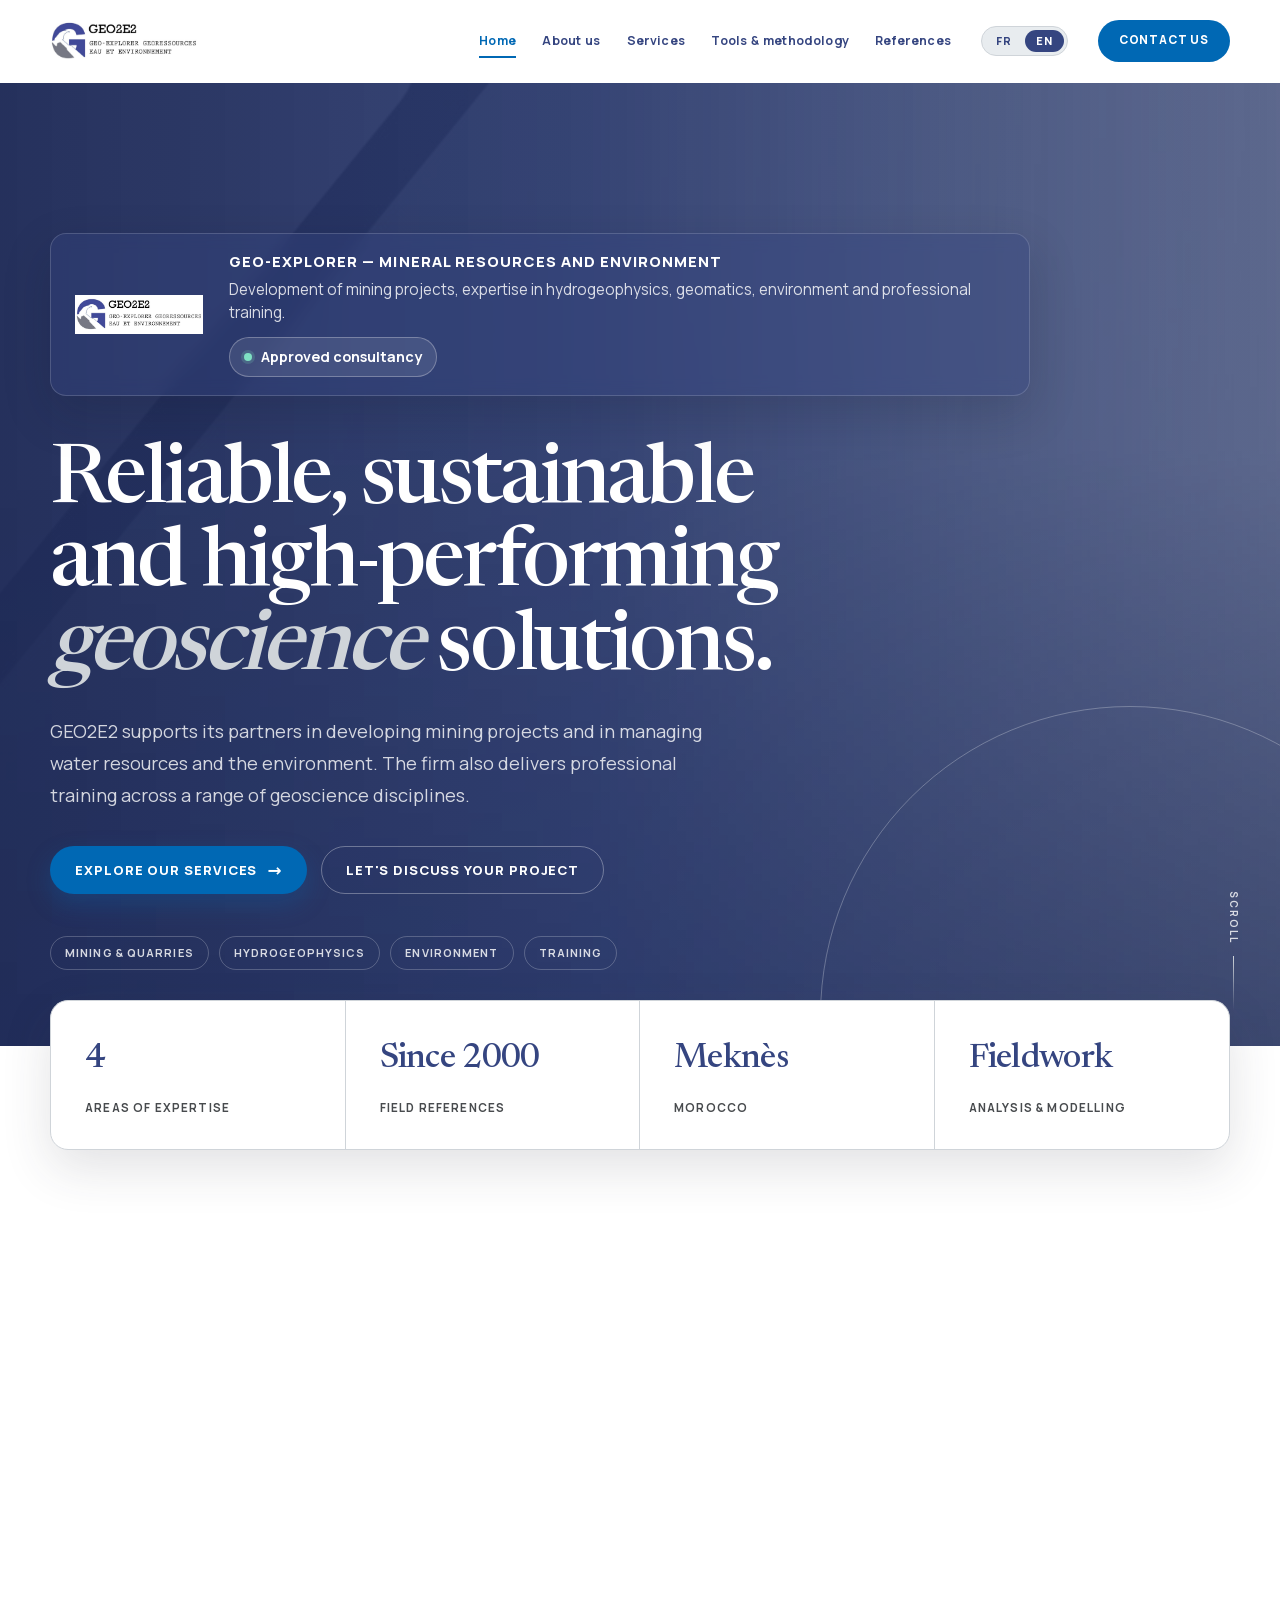
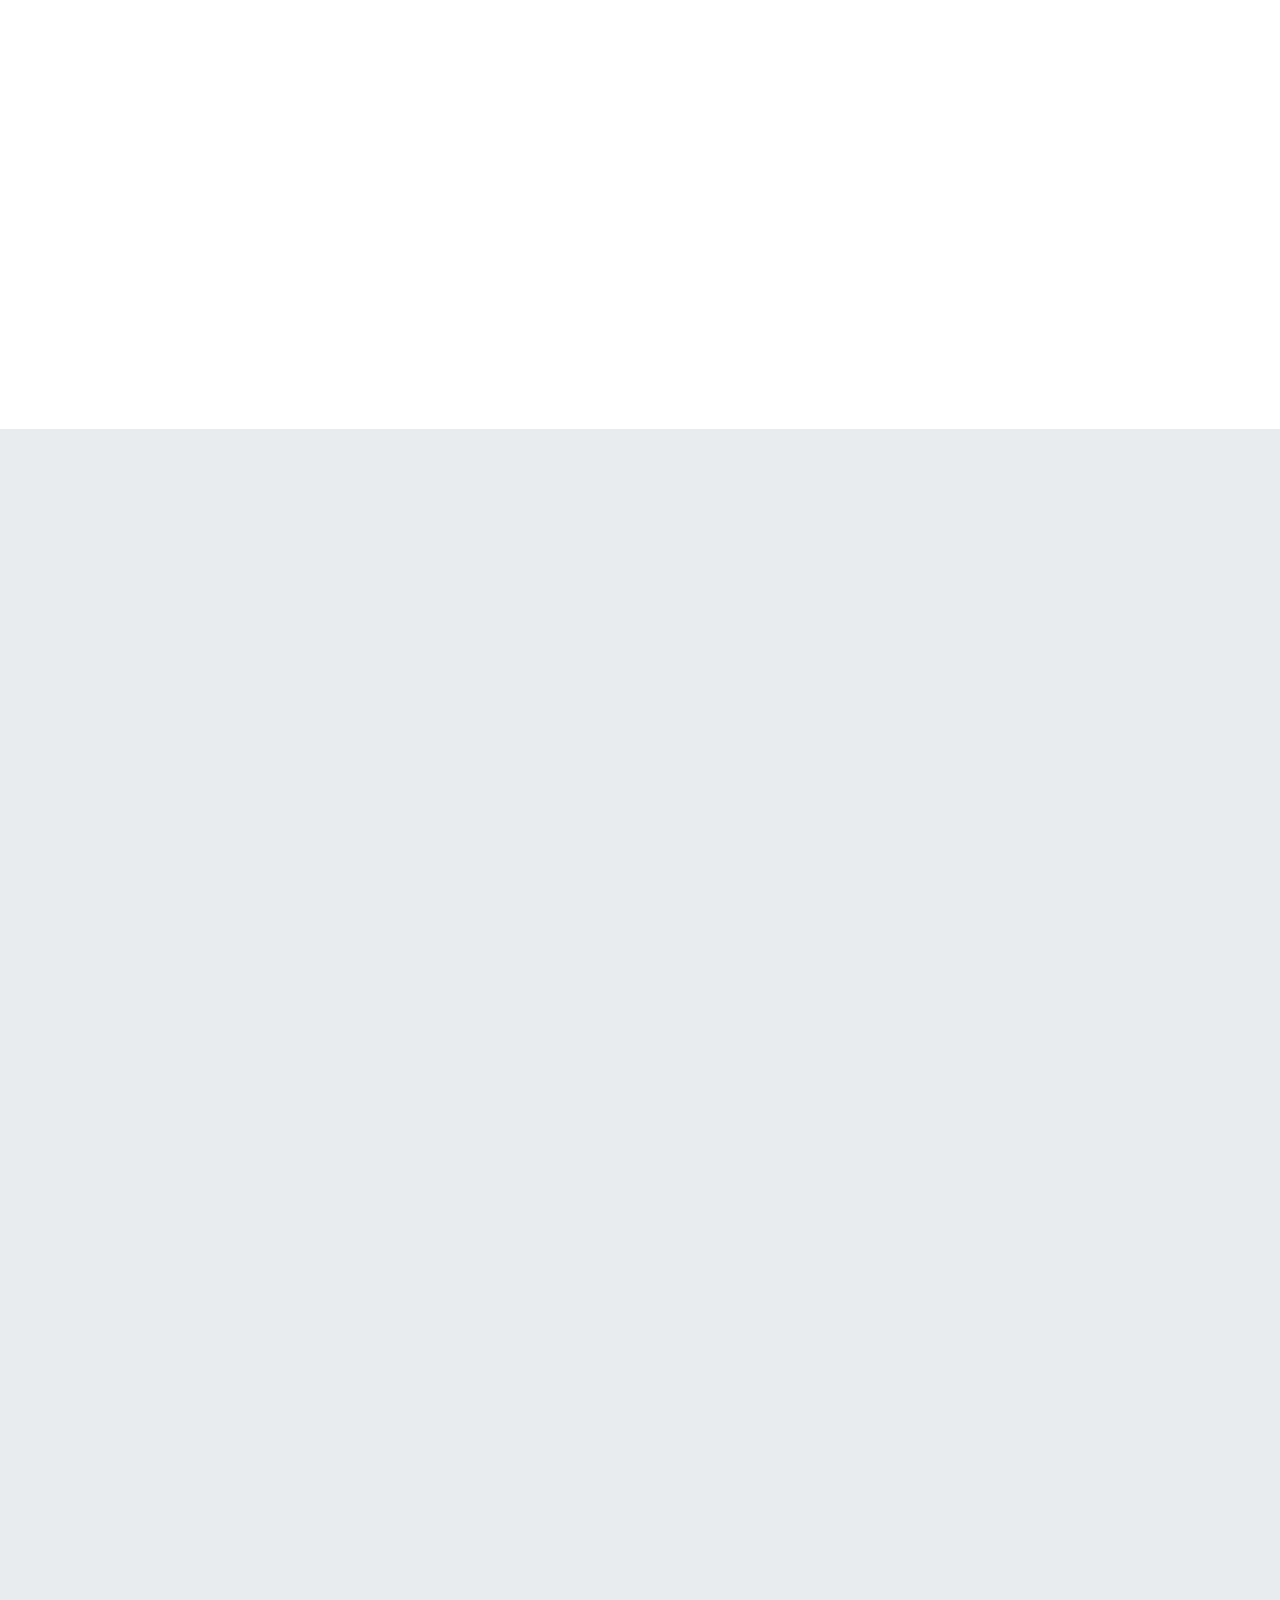
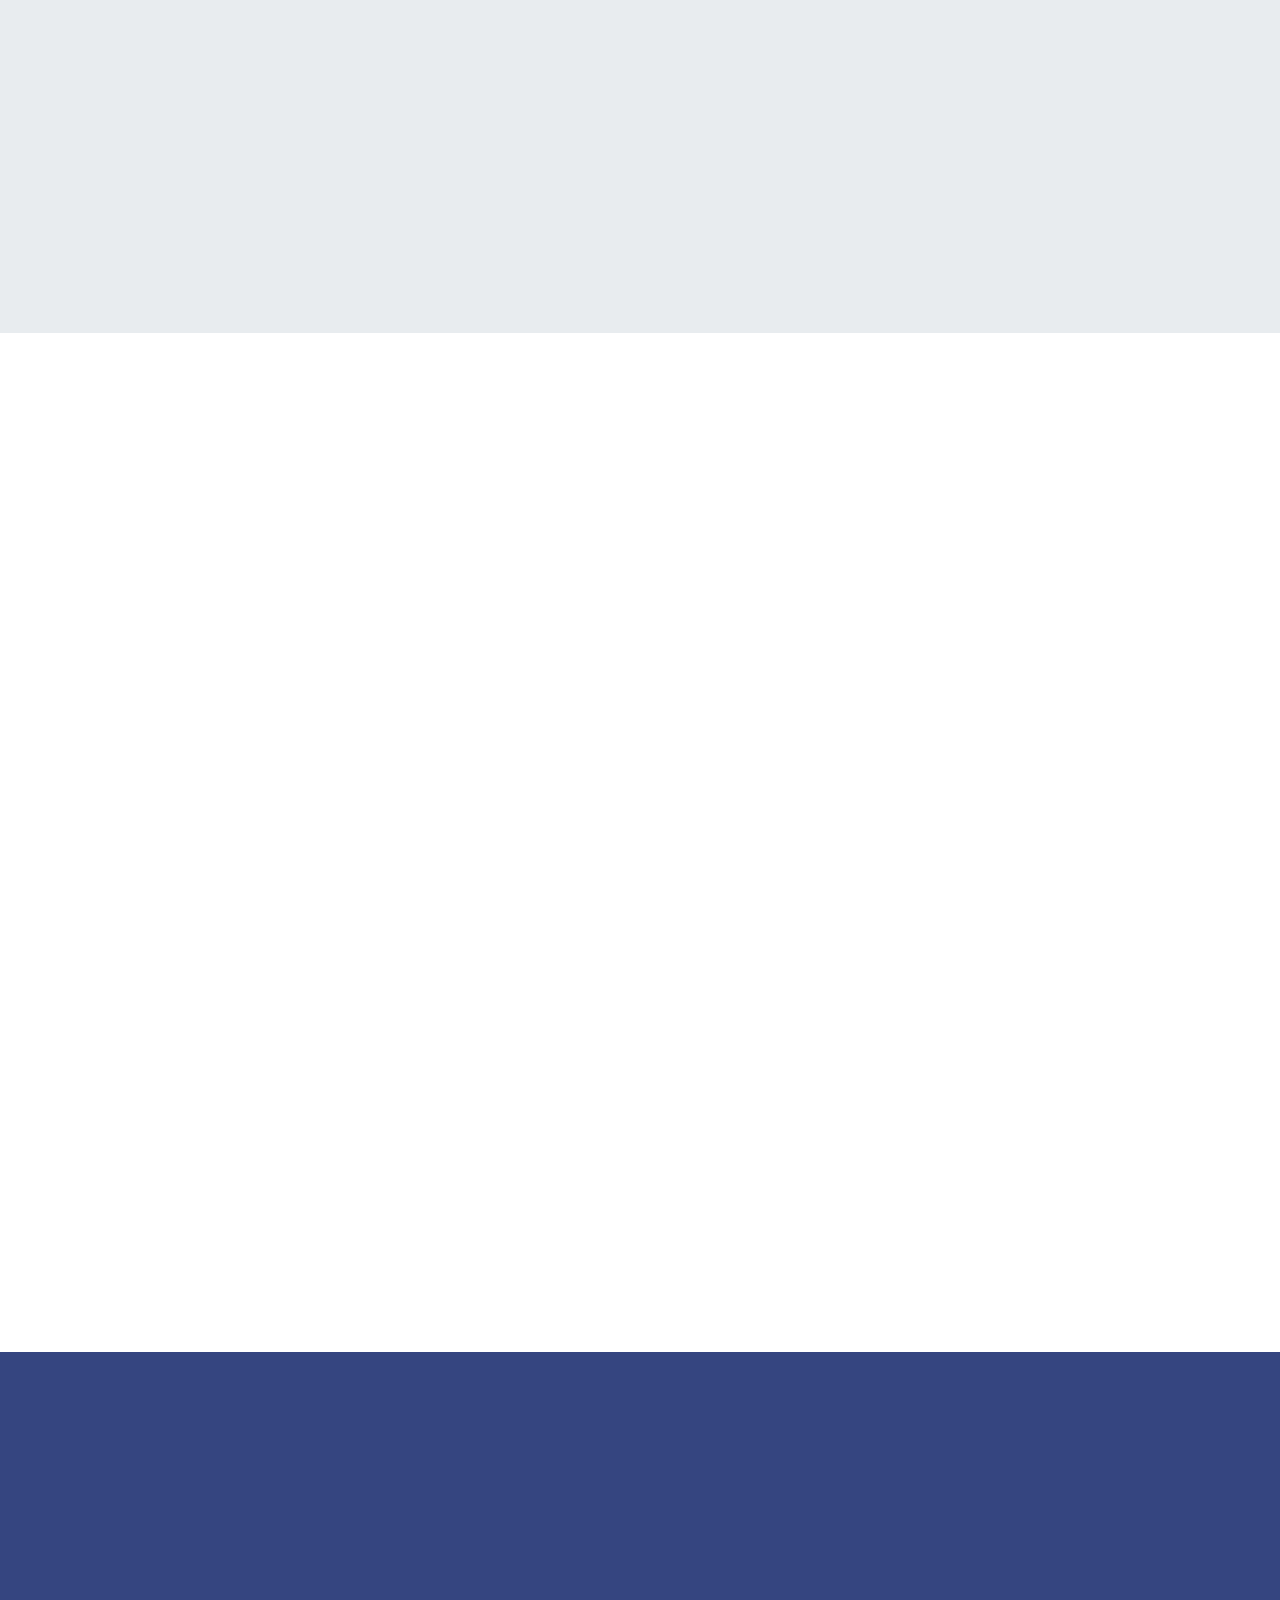
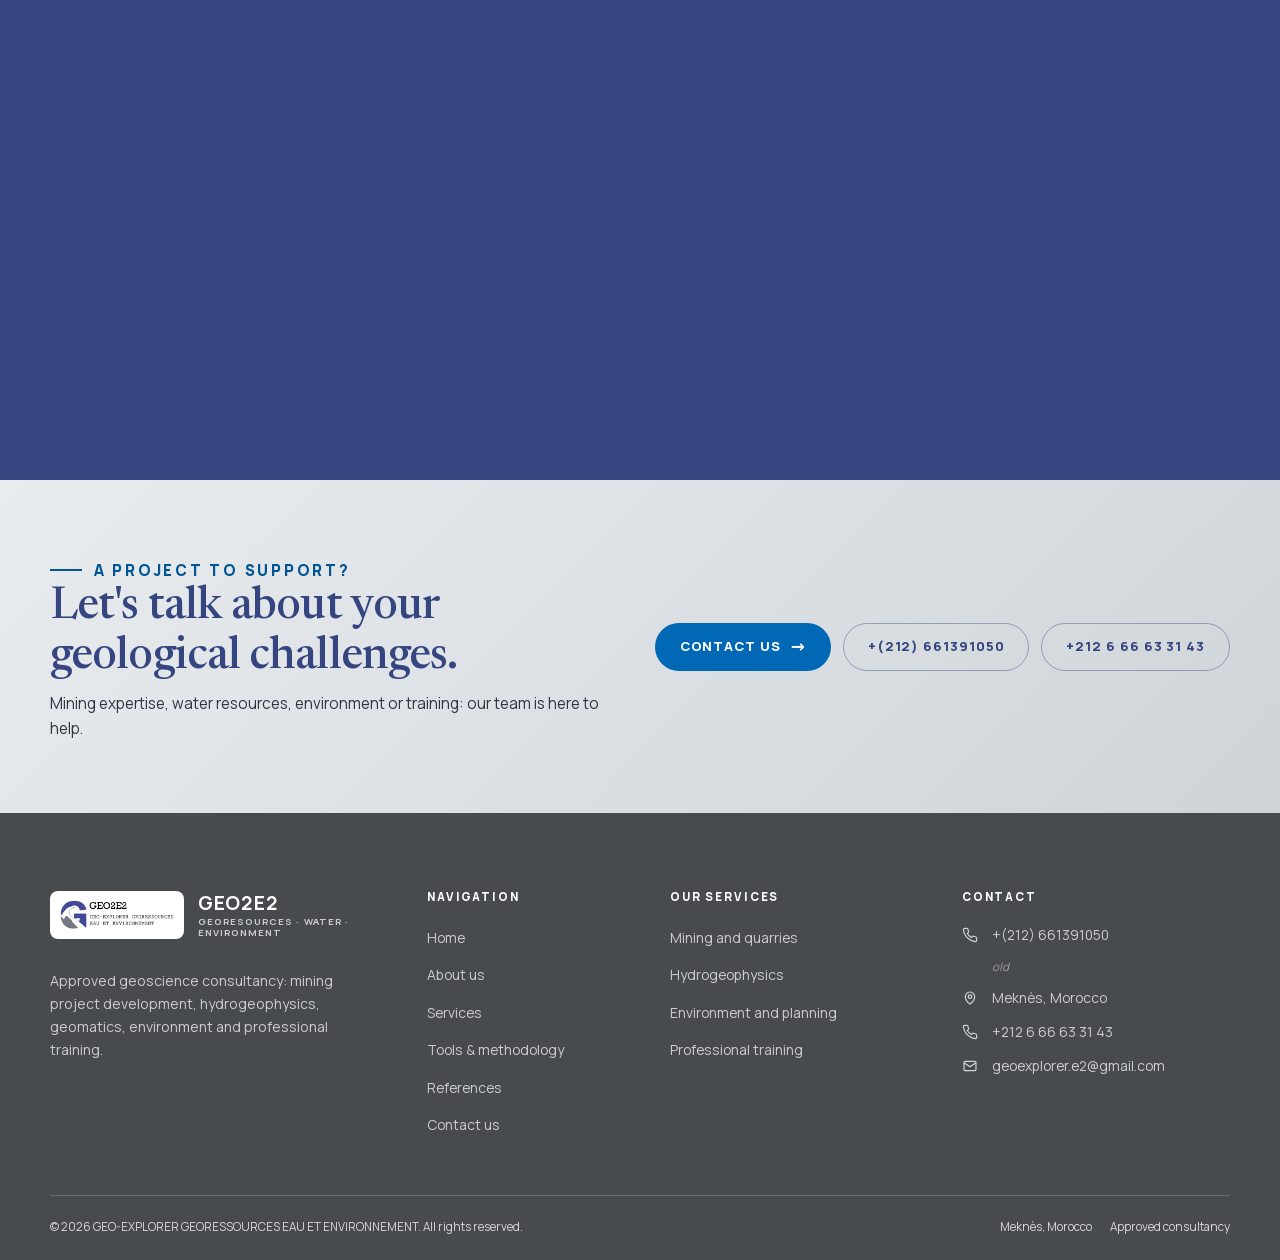
==== commit 51dcd445: "Remédiation complète : hero sans texte, bilinguisme, polices locales, fallback formulaire, traçabili" ====
--- a/index.html
+++ b/index.html
@@ -8,7 +8,7 @@
   <link rel="alternate" hreflang="en" href="http://geo2e2.atwebpages.com/en/index.html">
   <link rel="alternate" hreflang="x-default" href="http://geo2e2.atwebpages.com/index.html">
   <link rel="canonical" href="http://geo2e2.atwebpages.com/index.html">
-  <meta http-equiv="Content-Security-Policy" content="default-src 'none'; script-src 'self'; style-src 'self' https://fonts.googleapis.com; font-src https://fonts.gstatic.com; img-src 'self' data:; connect-src 'self'; form-action 'self' mailto:; base-uri 'self'; object-src 'none'; frame-src 'none'">
+  <meta http-equiv="Content-Security-Policy" content="default-src 'none'; script-src 'self'; style-src 'self'; font-src 'self'; img-src 'self' data:; connect-src 'self'; form-action 'self' mailto:; base-uri 'self'; object-src 'none'; frame-src 'none'">
   <meta name="referrer" content="strict-origin-when-cross-origin">
   <title>GEO2E2 — Bureau d'études en géosciences, mines, eau et environnement</title>
   <meta name="description" content="GEO2E2, bureau d'études agréé à Meknès, accompagne vos projets miniers, hydrogéologiques et environnementaux et propose des formations professionnelles en géosciences.">
@@ -17,15 +17,14 @@
   <meta property="og:type" content="website">
   <meta property="og:locale" content="fr_FR">
   <meta property="og:locale:alternate" content="en_US">
-  <meta property="og:image" content="img/hero-background.jpg">
-  <link rel="icon" href="img/logo.jpeg">
-  <link rel="preconnect" href="https://fonts.googleapis.com">
-  <link rel="preconnect" href="https://fonts.gstatic.com" crossorigin>
-  <link href="https://fonts.googleapis.com/css2?family=Manrope:wght@400;500;600;700;800&family=Newsreader:opsz,wght@6..72,400;6..72,500;6..72,600&display=swap" rel="stylesheet">
-  <link rel="stylesheet" href="css/reset.css?v=20261124">
-  <link rel="stylesheet" href="css/style.css?v=20261124">
-  <script src="js/lang.js?v=20261124"></script>
-  <noscript><link rel="stylesheet" href="css/noscript.css?v=20261124"></noscript>
+  <link rel="icon" type="image/svg+xml" href="img/favicon.svg">
+  <link rel="alternate icon" type="image/x-icon" href="img/favicon.ico">
+  <link rel="apple-touch-icon" href="img/apple-touch-icon.png">
+  <link rel="stylesheet" href="css/fonts.css?v=20261120">
+  <link rel="stylesheet" href="css/reset.css?v=20261120">
+  <link rel="stylesheet" href="css/style.css?v=20261120">
+  <script src="js/lang.js?v=20261120"></script>
+  <noscript><link rel="stylesheet" href="css/noscript.css?v=20261120"></noscript>
   <script type="application/ld+json">
   {
     "@context": "https://schema.org",
@@ -33,7 +32,7 @@
     "name": "GEO2E2 — GEO-EXPLORER GEORESSOURCES EAU ET ENVIRONNEMENT",
     "description": "Bureau d'études agréé en géosciences : développement de projets miniers, hydrogéophysique, environnement, aménagement du territoire et formations professionnelles.",
     "email": "geoexplorer.e2@gmail.com",
-    "telephone": ["+212666633143", "+212661391050"],
+    "telephone": ["+212661391050", "+212666633143"],
     "address": {
       "@type": "PostalAddress",
       "addressLocality": "Meknès",
@@ -87,7 +86,7 @@
     <!-- Hero -->
     <section class="hero">
       <div class="hero-media">
-        <img src="img/hero-background.jpg" alt="GEO2E2 — géosciences, ressources minérales et environnement">
+        <img src="img/hero-background-clean.jpg" alt="">
       </div>
       <div class="container">
         <div class="hero-brand">
@@ -330,8 +329,9 @@
         </div>
         <div class="cta-actions">
           <a href="contact.html" class="btn btn-dark">Nous contacter <span class="arrow" aria-hidden="true">→</span></a>
+          <a href="tel:+212661391050" class="btn btn-outline">+(212) 661391050</a>
           <a href="tel:+212666633143" class="btn btn-outline">+212 6 66 63 31 43</a>
-          <a href="tel:+212661391050" class="btn btn-outline">+(212) 661391050</a>
+
         </div>
       </div>
     </section>
@@ -378,6 +378,11 @@
           <h3>Contact</h3>
           <ul class="footer-contact">
             <li>
+              <svg viewBox="0 0 24 24" fill="none" stroke="currentColor" stroke-width="1.8" aria-hidden="true"><path d="M22 16.9v3a2 2 0 0 1-2.2 2 19.8 19.8 0 0 1-8.6-3.1 19.5 19.5 0 0 1-6-6A19.8 19.8 0 0 1 2.1 4.2 2 2 0 0 1 4.1 2h3a2 2 0 0 1 2 1.7c.1.9.4 1.8.7 2.6a2 2 0 0 1-.5 2.1L8 9.7a16 16 0 0 0 6 6l1.3-1.3a2 2 0 0 1 2.1-.5c.8.3 1.7.6 2.6.7a2 2 0 0 1 1.7 2Z"/></svg>
+              <a href="tel:+212661391050">+(212) 661391050</a>
+              <span class="phone-old">ancien</span>
+            </li>
+            <li>
               <svg viewBox="0 0 24 24" fill="none" stroke="currentColor" stroke-width="1.8" aria-hidden="true"><path d="M12 21s7-5.4 7-11a7 7 0 1 0-14 0c0 5.6 7 11 7 11Z"/><circle cx="12" cy="10" r="2.6"/></svg>
               <span>Meknès, Maroc</span>
             </li>
@@ -385,10 +390,7 @@
               <svg viewBox="0 0 24 24" fill="none" stroke="currentColor" stroke-width="1.8" aria-hidden="true"><path d="M22 16.9v3a2 2 0 0 1-2.2 2 19.8 19.8 0 0 1-8.6-3.1 19.5 19.5 0 0 1-6-6A19.8 19.8 0 0 1 2.1 4.2 2 2 0 0 1 4.1 2h3a2 2 0 0 1 2 1.7c.1.9.4 1.8.7 2.6a2 2 0 0 1-.5 2.1L8 9.7a16 16 0 0 0 6 6l1.3-1.3a2 2 0 0 1 2.1-.5c.8.3 1.7.6 2.6.7a2 2 0 0 1 1.7 2Z"/></svg>
               <a href="tel:+212666633143">+212 6 66 63 31 43</a>
             </li>
-            <li>
-              <svg viewBox="0 0 24 24" fill="none" stroke="currentColor" stroke-width="1.8" aria-hidden="true"><path d="M22 16.9v3a2 2 0 0 1-2.2 2 19.8 19.8 0 0 1-8.6-3.1 19.5 19.5 0 0 1-6-6A19.8 19.8 0 0 1 2.1 4.2 2 2 0 0 1 4.1 2h3a2 2 0 0 1 2 1.7c.1.9.4 1.8.7 2.6a2 2 0 0 1-.5 2.1L8 9.7a16 16 0 0 0 6 6l1.3-1.3a2 2 0 0 1 2.1-.5c.8.3 1.7.6 2.6.7a2 2 0 0 1 1.7 2Z"/></svg>
-              <a href="tel:+212661391050">+(212) 661391050</a>
-            </li>
+
             <li>
               <svg viewBox="0 0 24 24" fill="none" stroke="currentColor" stroke-width="1.8" aria-hidden="true"><rect x="3" y="5" width="18" height="14" rx="2"/><path d="m3 7 9 6 9-6"/></svg>
               <a href="mailto:geoexplorer.e2@gmail.com">geoexplorer.e2@gmail.com</a>
@@ -407,6 +409,6 @@
     </div>
   </footer>
 
-  <script src="js/main.js?v=20261124"></script>
+  <script src="js/main.js?v=20261120"></script>
 </body>
 </html>
--- a/css/fonts.css
+++ b/css/fonts.css
@@ -0,0 +1,48 @@
+/* ==========================================================================
+   Polices auto-hébergées — sous-ensembles latin et latin-ext uniquement
+   Fichiers variables : une seule ressource par famille et par sous-ensemble.
+   ========================================================================== */
+
+/* Manrope — latin — variable 400 800 */
+@font-face {
+  font-family: 'Manrope';
+  font-style: normal;
+  font-weight: 400 800;
+  font-display: swap;
+  font-optical-sizing: auto;
+  src: url('../fonts/manrope-400-latin.woff2') format('woff2');
+  unicode-range: U+0000-00FF, U+0131, U+0152-0153, U+02BB-02BC, U+02C6, U+02DA, U+02DC, U+0304, U+0308, U+0329, U+2000-206F, U+20AC, U+2122, U+2191, U+2193, U+2212, U+2215, U+FEFF, U+FFFD;
+}
+
+/* Manrope — latin-ext — variable 400 800 */
+@font-face {
+  font-family: 'Manrope';
+  font-style: normal;
+  font-weight: 400 800;
+  font-display: swap;
+  font-optical-sizing: auto;
+  src: url('../fonts/manrope-400-latin-ext.woff2') format('woff2');
+  unicode-range: U+0100-02BA, U+02BD-02C5, U+02C7-02CC, U+02CE-02D7, U+02DD-02FF, U+0304, U+0308, U+0329, U+1D00-1DBF, U+1E00-1E9F, U+1EF2-1EFF, U+2020, U+20A0-20AB, U+20AD-20C4, U+2113, U+2C60-2C7F, U+A720-A7FF;
+}
+
+/* Newsreader — latin — variable 400 600 */
+@font-face {
+  font-family: 'Newsreader';
+  font-style: normal;
+  font-weight: 400 600;
+  font-display: swap;
+  font-optical-sizing: auto;
+  src: url('../fonts/newsreader-400-latin.woff2') format('woff2');
+  unicode-range: U+0000-00FF, U+0131, U+0152-0153, U+02BB-02BC, U+02C6, U+02DA, U+02DC, U+0304, U+0308, U+0329, U+2000-206F, U+20AC, U+2122, U+2191, U+2193, U+2212, U+2215, U+FEFF, U+FFFD;
+}
+
+/* Newsreader — latin-ext — variable 400 600 */
+@font-face {
+  font-family: 'Newsreader';
+  font-style: normal;
+  font-weight: 400 600;
+  font-display: swap;
+  font-optical-sizing: auto;
+  src: url('../fonts/newsreader-400-latin-ext.woff2') format('woff2');
+  unicode-range: U+0100-02BA, U+02BD-02C5, U+02C7-02CC, U+02CE-02D7, U+02DD-02FF, U+0304, U+0308, U+0329, U+1D00-1DBF, U+1E00-1E9F, U+1EF2-1EFF, U+2020, U+20A0-20AB, U+20AD-20C4, U+2113, U+2C60-2C7F, U+A720-A7FF;
+}
--- a/css/style.css
+++ b/css/style.css
@@ -227,6 +227,14 @@
   color: var(--white);
 }
 
+.btn-disabled {
+  border: 1px dashed rgba(53, 69, 128, 0.35);
+  color: rgba(53, 69, 128, 0.55);
+  background: transparent;
+  cursor: not-allowed;
+  opacity: 0.8;
+}
+
 .btn .arrow {
   font-size: 1.05rem;
   line-height: 1;
@@ -580,7 +588,8 @@
   width: 100%;
   height: 100%;
   object-fit: cover;
-  object-position: 68% center;
+  /* Recadrage vérifié sans texte : plus besoin de décalage pour masquer un glyphe. */
+  object-position: center;
   transform: scale(1.02);
   animation: heroZoom 18s var(--ease) both;
 }
@@ -1401,6 +1410,13 @@
   color: rgba(255, 255, 255, 0.72);
 }
 
+.phone-old {
+  grid-column: 2;
+  color: rgba(255, 255, 255, 0.45);
+  font-size: 0.72rem;
+  font-style: italic;
+}
+
 .footer-bottom {
   display: flex;
   align-items: center;
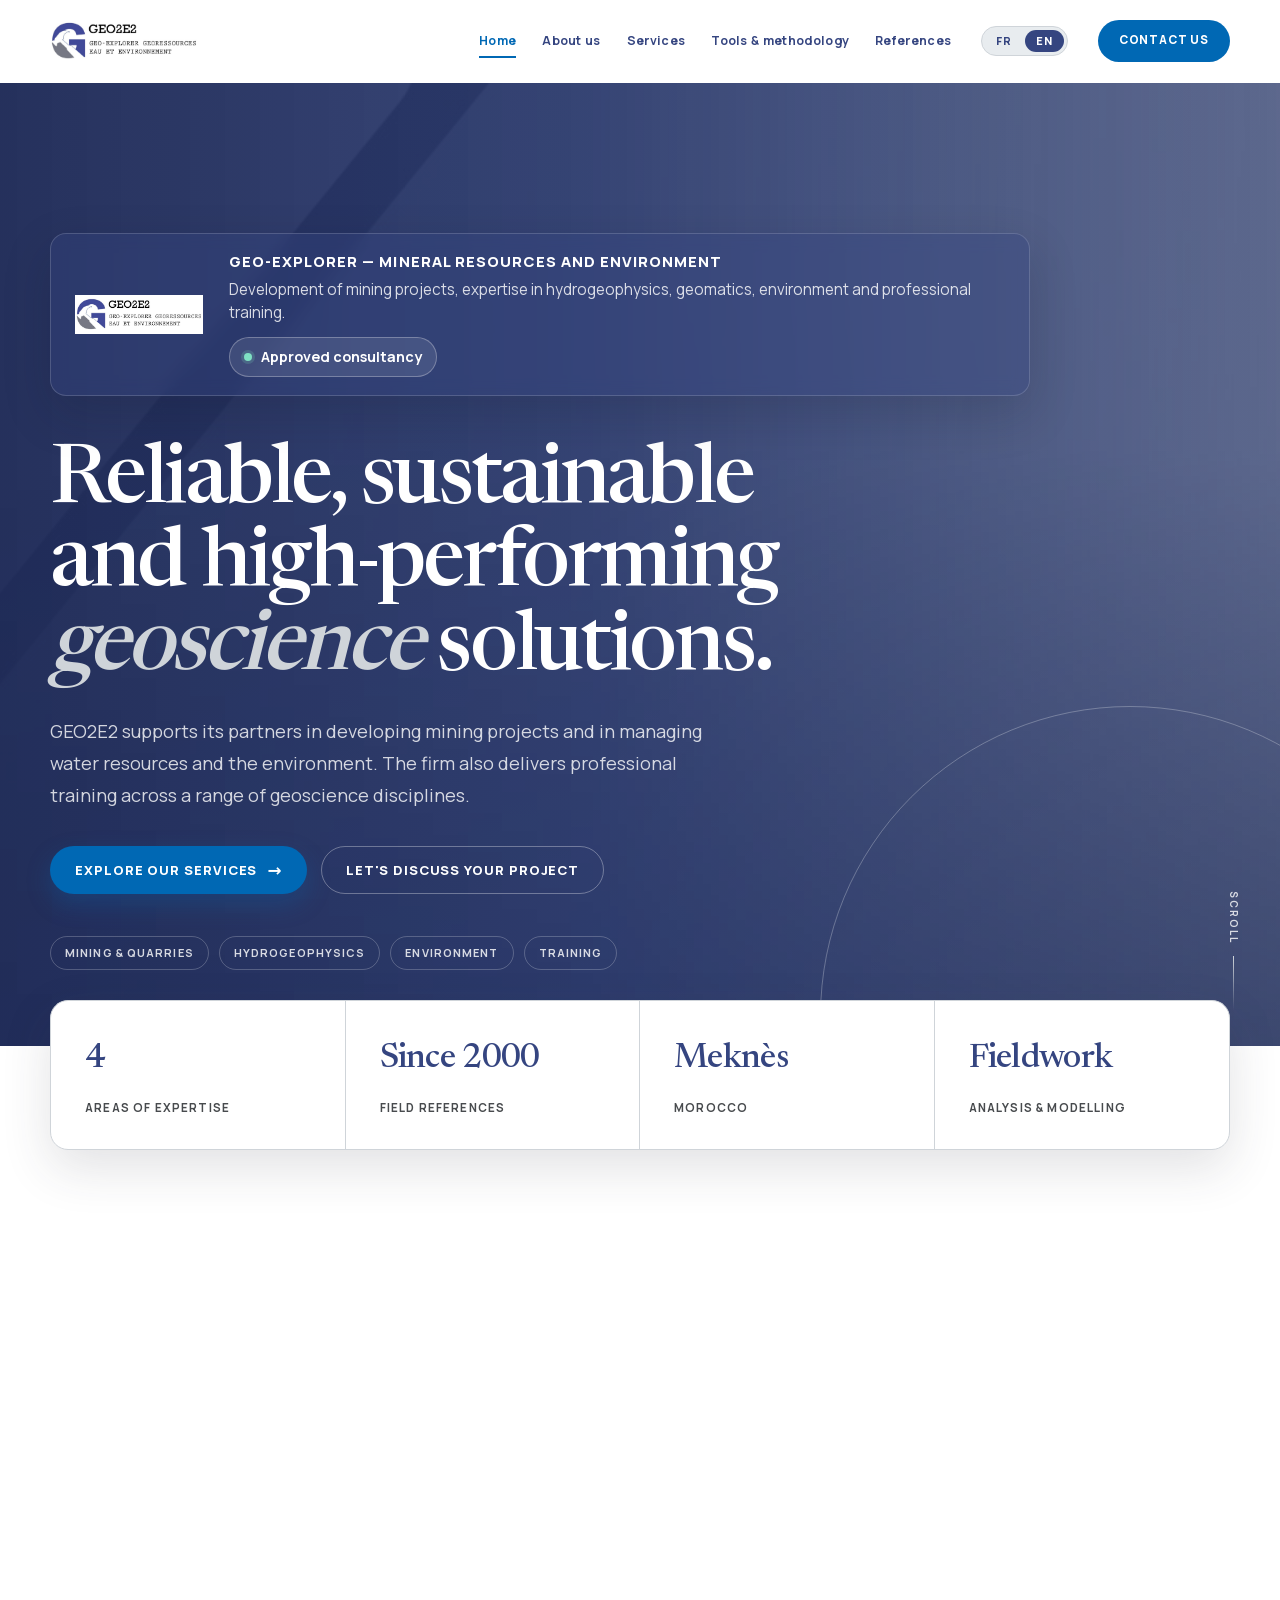
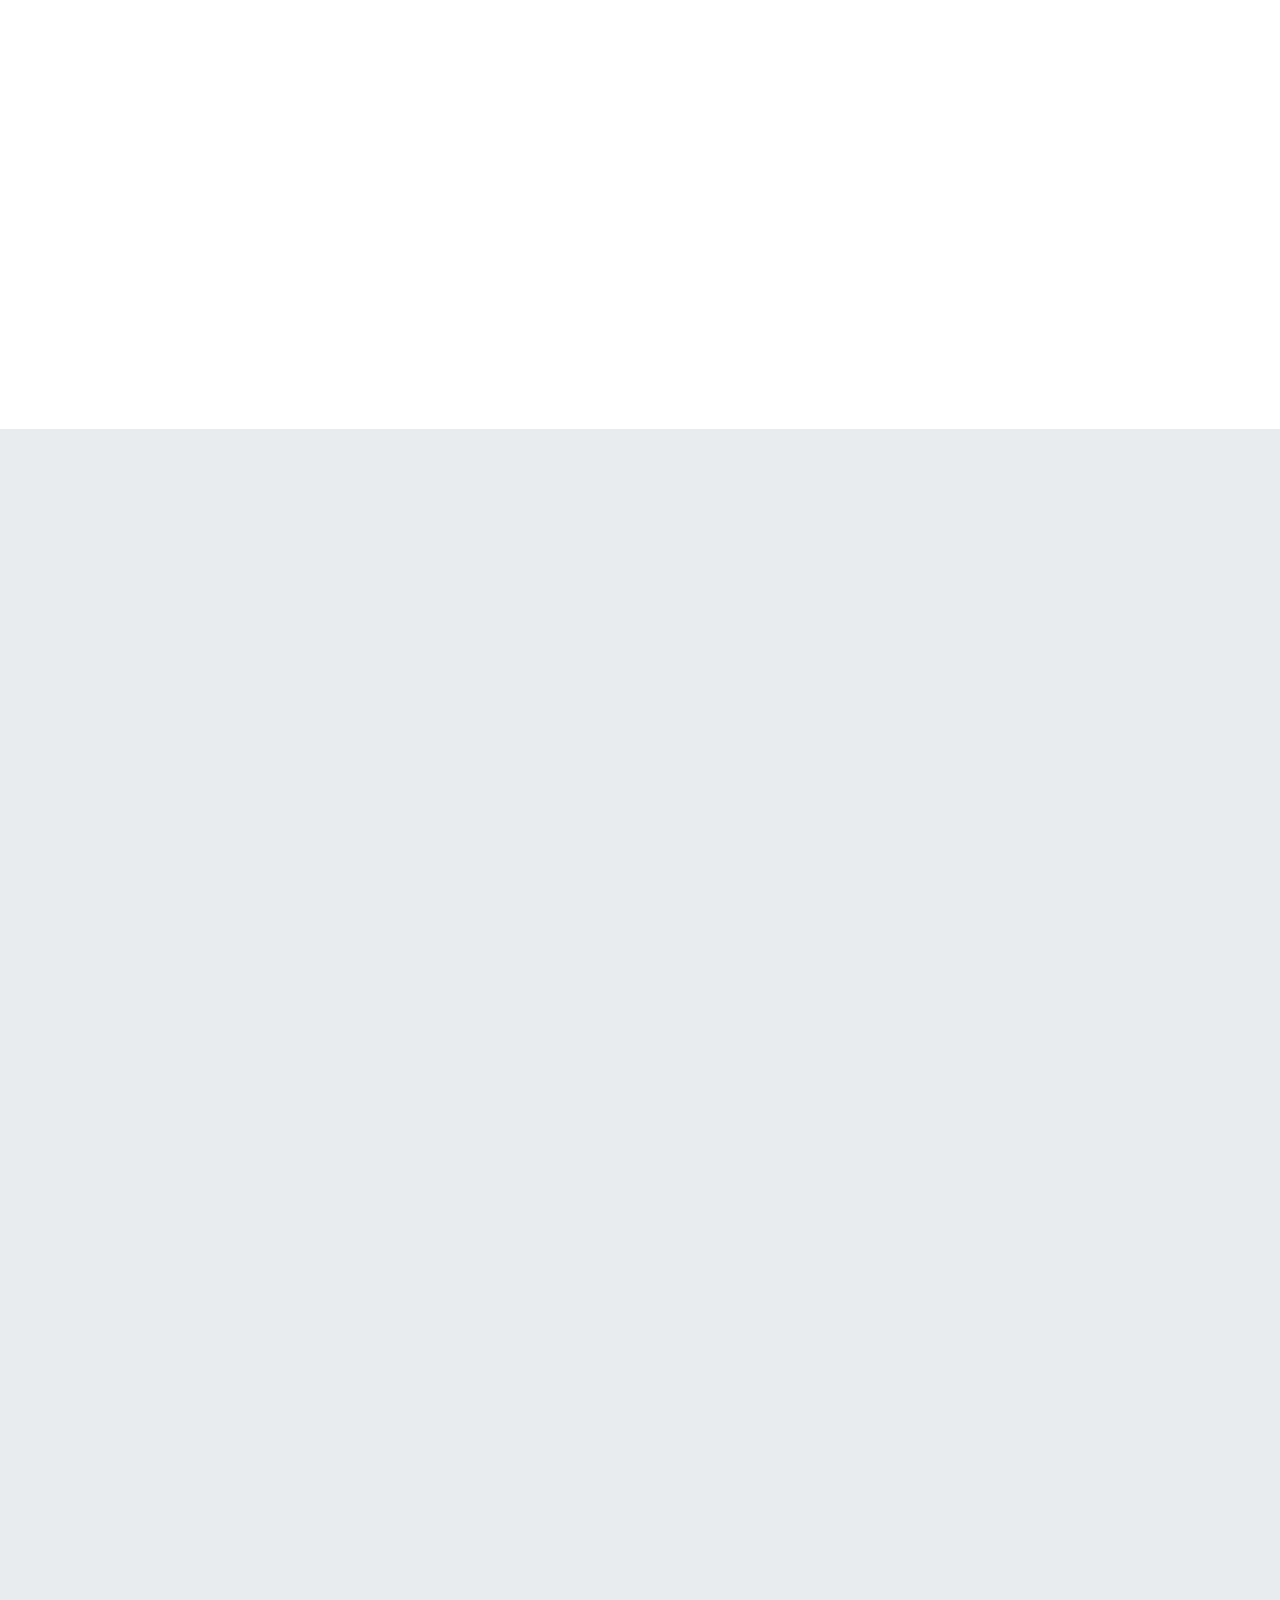
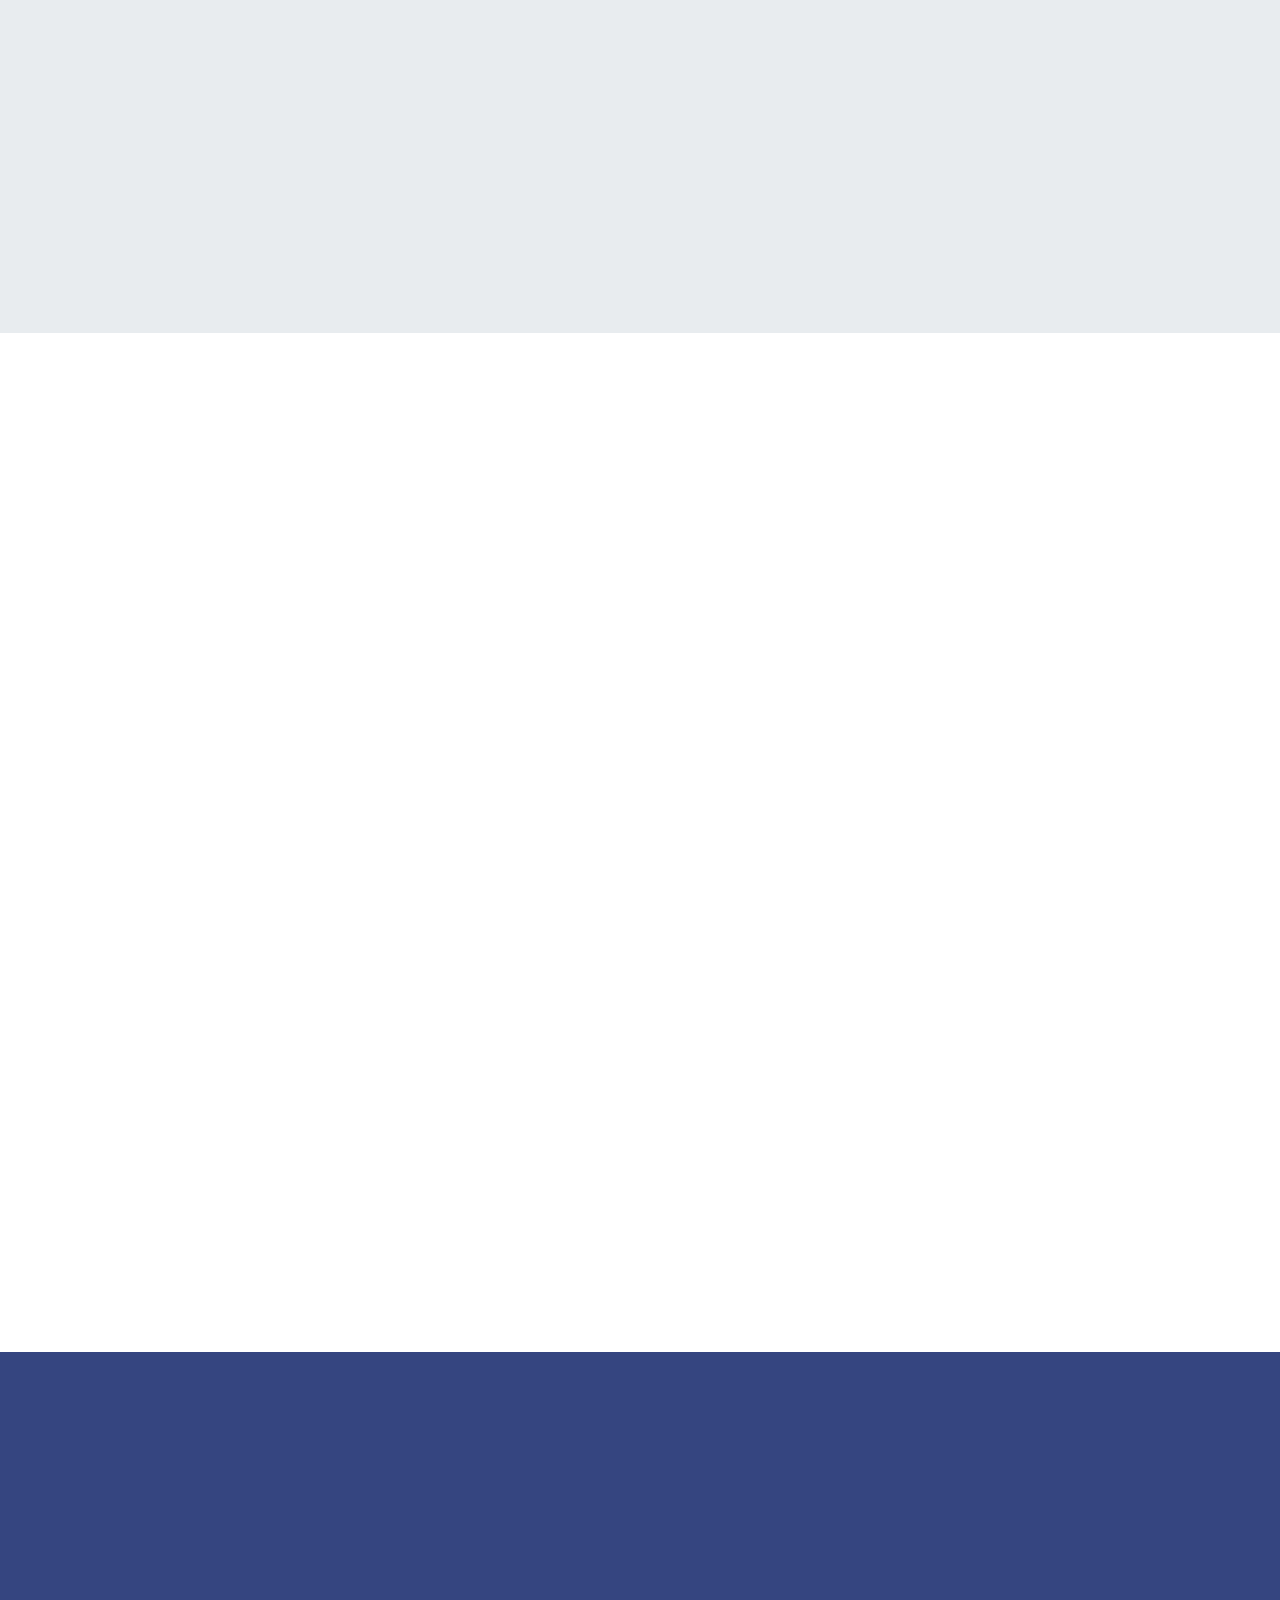
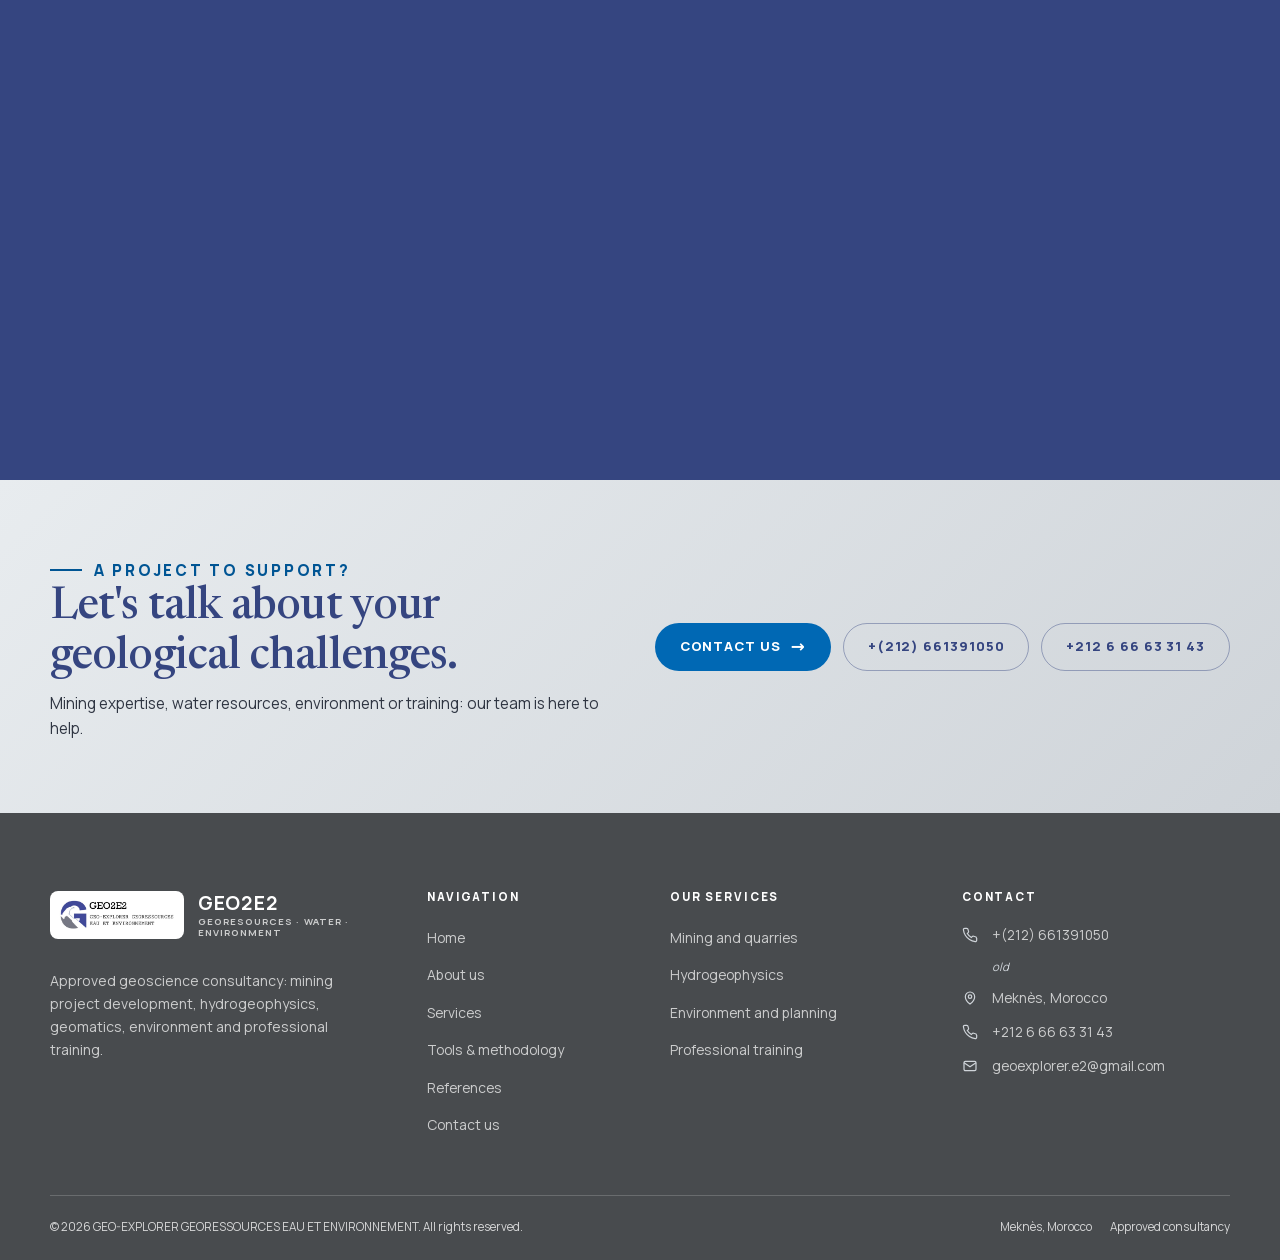
==== commit a5dd6bd4: "GitHub Pages : URL canoniques sous /geo2e2/, sitemap, .nojekyll, README" ====
--- a/index.html
+++ b/index.html
@@ -4,10 +4,10 @@
   <meta charset="UTF-8">
   <meta name="viewport" content="width=device-width, initial-scale=1.0">
   <meta name="theme-color" content="#354580">
-  <link rel="alternate" hreflang="fr" href="http://geo2e2.atwebpages.com/index.html">
-  <link rel="alternate" hreflang="en" href="http://geo2e2.atwebpages.com/en/index.html">
-  <link rel="alternate" hreflang="x-default" href="http://geo2e2.atwebpages.com/index.html">
-  <link rel="canonical" href="http://geo2e2.atwebpages.com/index.html">
+  <link rel="alternate" hreflang="fr" href="https://essahlaoui.github.io/geo2e2/index.html">
+  <link rel="alternate" hreflang="en" href="https://essahlaoui.github.io/geo2e2/en/index.html">
+  <link rel="alternate" hreflang="x-default" href="https://essahlaoui.github.io/geo2e2/index.html">
+  <link rel="canonical" href="https://essahlaoui.github.io/geo2e2/index.html">
   <meta http-equiv="Content-Security-Policy" content="default-src 'none'; script-src 'self'; style-src 'self'; font-src 'self'; img-src 'self' data:; connect-src 'self'; form-action 'self' mailto:; base-uri 'self'; object-src 'none'; frame-src 'none'">
   <meta name="referrer" content="strict-origin-when-cross-origin">
   <title>GEO2E2 — Bureau d'études en géosciences, mines, eau et environnement</title>
--- a/css/style.css
+++ b/css/style.css
@@ -1412,7 +1412,8 @@
 
 .phone-old {
   grid-column: 2;
-  color: rgba(255, 255, 255, 0.45);
+  /* #CFD4D9 : contraste 5,9:1 sur le fond #484B4E du pied de page. */
+  color: var(--color-bg-mid);
   font-size: 0.72rem;
   font-style: italic;
 }
